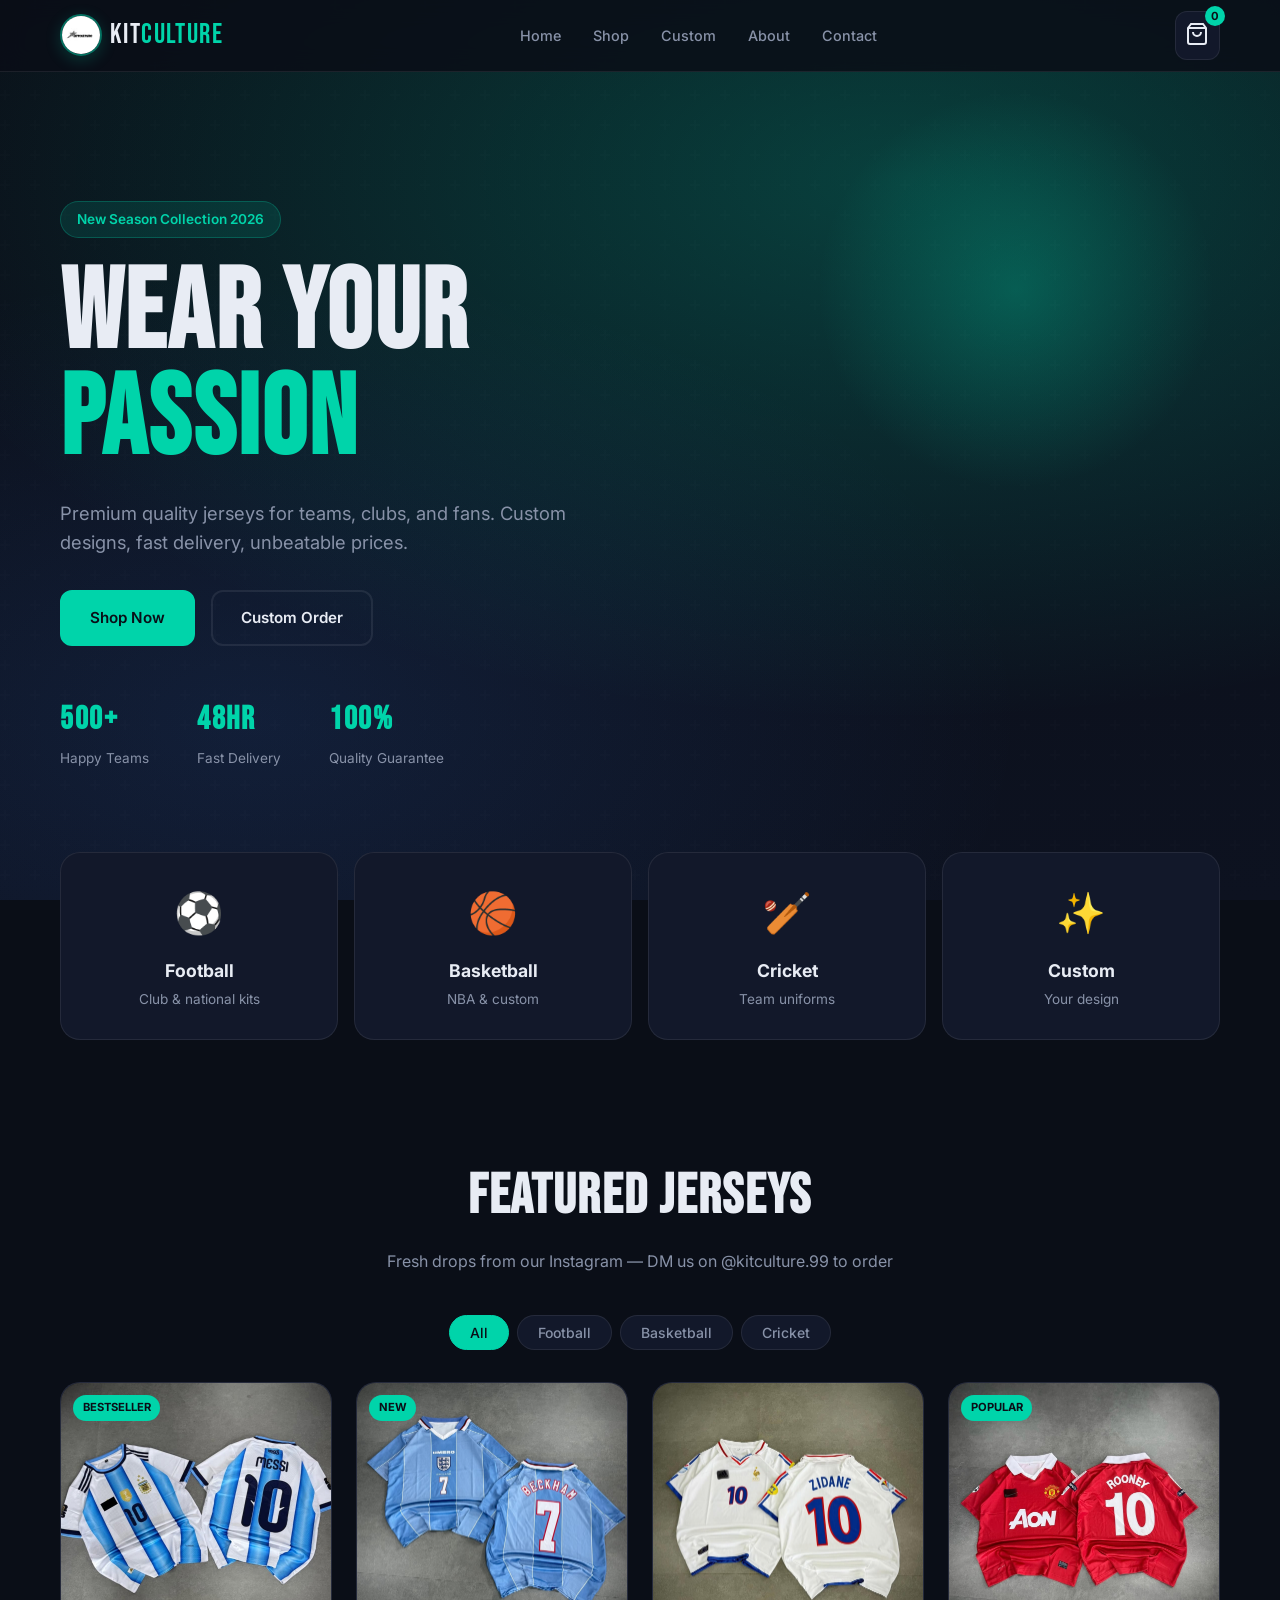
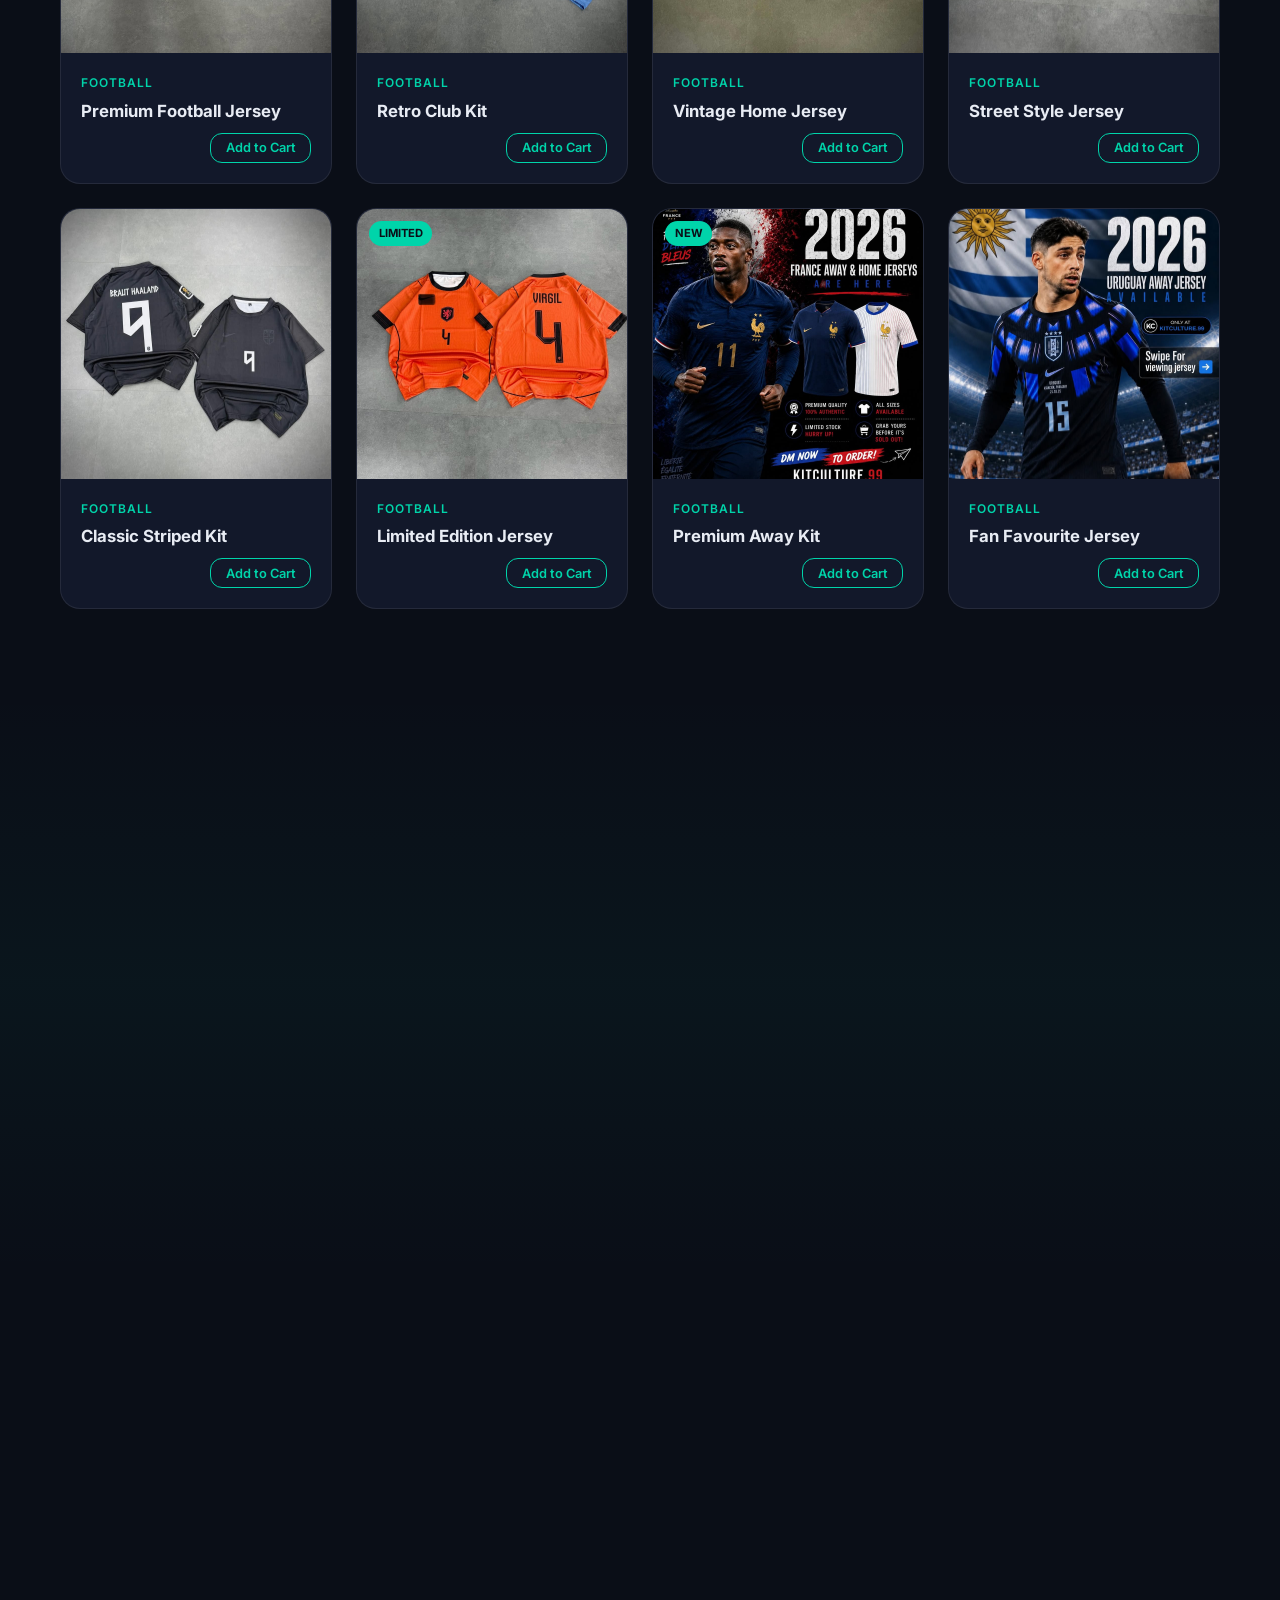
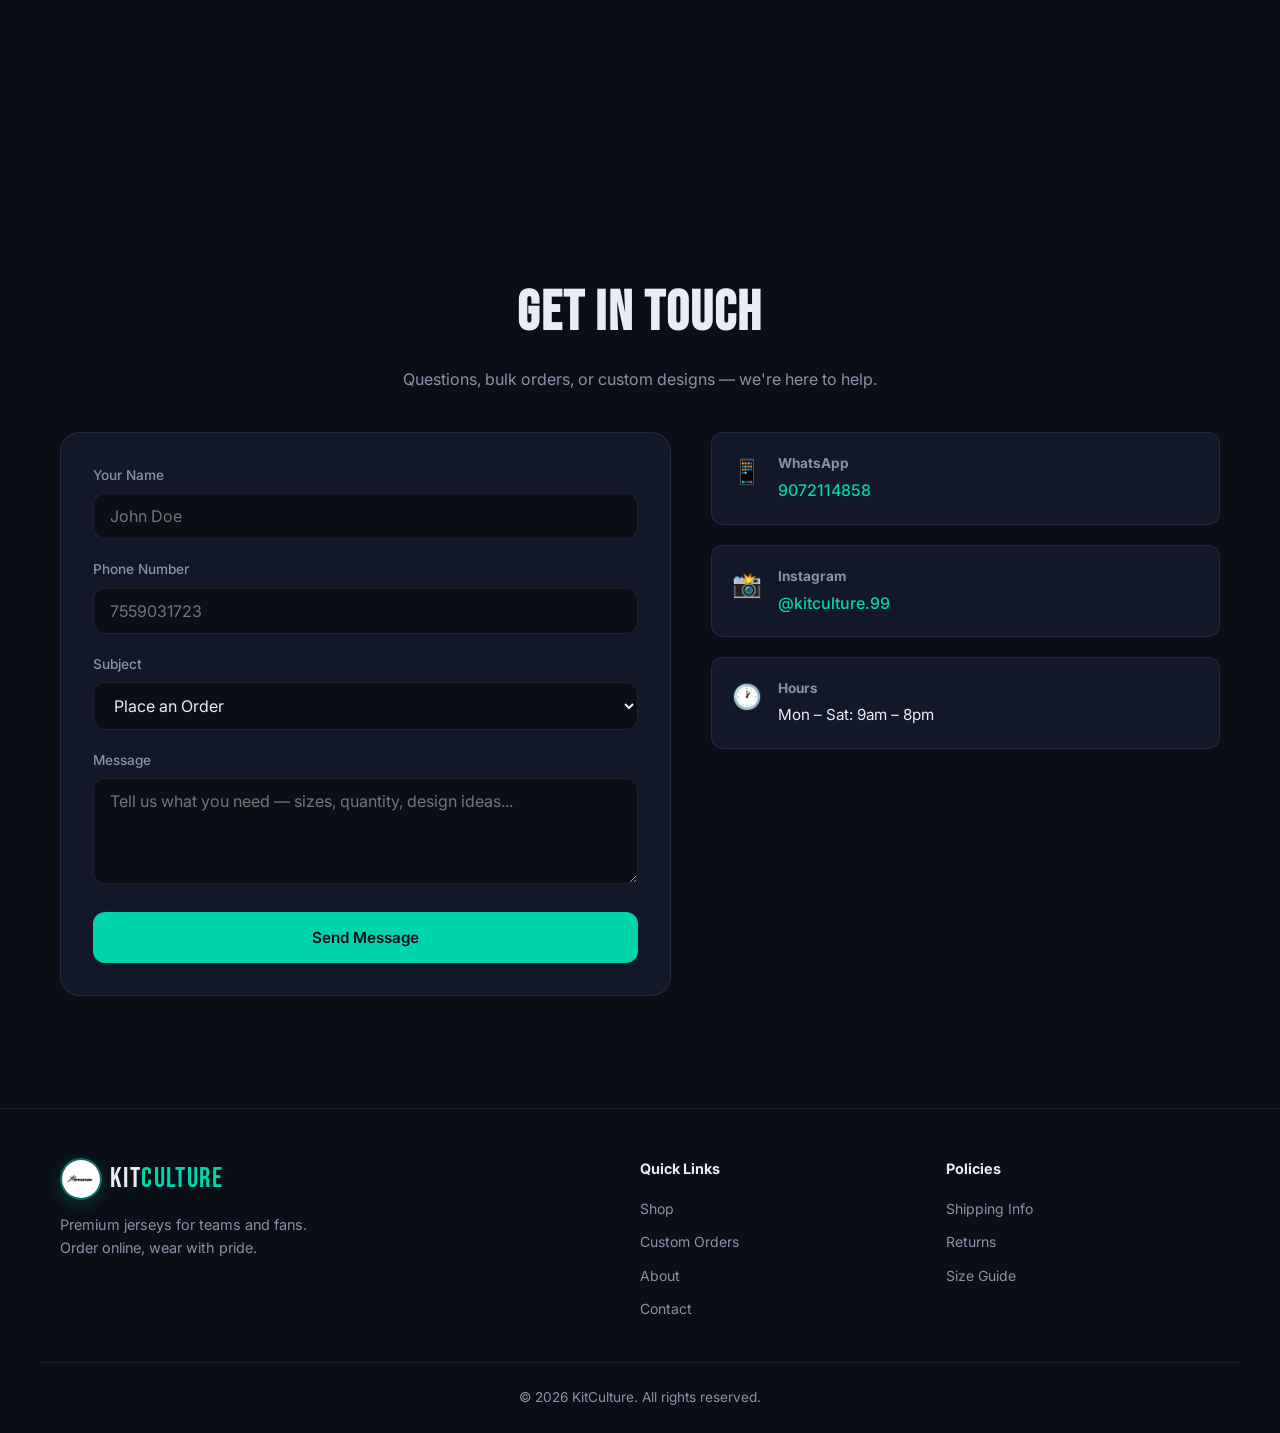
==== website/index.html @ f46f2eda "Add files via upload" ====
<!DOCTYPE html>
<html lang="en">
<head>
  <meta charset="UTF-8">
  <meta name="viewport" content="width=device-width, initial-scale=1.0">
  <meta name="description" content="Premium custom jerseys for teams, clubs, and fans. Order online with fast delivery.">
  <title>KitCulture — Premium Jerseys Online</title>
  <link rel="preconnect" href="https://fonts.googleapis.com">
  <link rel="preconnect" href="https://fonts.gstatic.com" crossorigin>
  <link href="https://fonts.googleapis.com/css2?family=Bebas+Neue&family=Inter:wght@400;500;600;700&display=swap" rel="stylesheet">
  <link rel="stylesheet" href="styles.css">
</head>
<body>
  
  <!-- Navigation -->
  <header class="header" id="header">
    <nav class="nav container">
      <a href="#" class="logo">
        <img src="images/profile-logo.jpg" alt="KitCulture" class="logo-img" width="42" height="42">
        <span class="logo-text">Kit<span class="accent">Culture</span></span>
      </a>
      <button class="nav-toggle" id="navToggle" aria-label="Open menu">
        <span></span>
        <span></span>
        <span></span>
      </button>
      <ul class="nav-links" id="navLinks">
        <li><a href="#home">Home</a></li>
        <li><a href="#shop">Shop</a></li>
        <li><a href="#custom">Custom</a></li>
        <li><a href="#about">About</a></li>
        <li><a href="#contact">Contact</a></li>
      </ul>
      <button class="cart-btn" id="cartBtn" aria-label="Open cart">
        <svg width="24" height="24" viewBox="0 0 24 24" fill="none" stroke="currentColor" stroke-width="2">
          <path d="M6 2L3 6v14a2 2 0 002 2h14a2 2 0 002-2V6l-3-4z"/>
          <line x1="3" y1="6" x2="21" y2="6"/>
          <path d="M16 10a4 4 0 01-8 0"/>
        </svg>
        <span class="cart-count" id="cartCount">0</span>
      </button>
    </nav>
  </header>

  <!-- Hero -->
  <section class="hero" id="home">
    <div class="hero-bg"></div>
    <div class="hero-content container">
      <p class="hero-tag">New Season Collection 2026</p>
      <h1>Wear Your<br><span class="accent">Passion</span></h1>
      <p class="hero-desc">Premium quality jerseys for teams, clubs, and fans. Custom designs, fast delivery, unbeatable prices.</p>
      <div class="hero-actions">
        <a href="#shop" class="btn btn-primary">Shop Now</a>
        <a href="#custom" class="btn btn-outline">Custom Order</a>
      </div>
      <div class="hero-stats">
        <div class="stat">
          <strong>500+</strong>
          <span>Happy Teams</span>
        </div>
        <div class="stat">
          <strong>48hr</strong>
          <span>Fast Delivery</span>
        </div>
        <div class="stat">
          <strong>100%</strong>
          <span>Quality Guarantee</span>
        </div>
      </div>
    </div>
  </section>

  <!-- Categories -->
  <section class="categories container">
    <a href="#shop" class="category-card reveal reveal-delay-1" data-filter="football">
      <div class="category-icon">⚽</div>
      <h3>Football</h3>
      <p>Club & national kits</p>
    </a>
    <a href="#shop" class="category-card reveal reveal-delay-2" data-filter="basketball">
      <div class="category-icon">🏀</div>
      <h3>Basketball</h3>
      <p>NBA & custom</p>
    </a>
    <a href="#shop" class="category-card reveal reveal-delay-3" data-filter="cricket">
      <div class="category-icon">🏏</div>
      <h3>Cricket</h3>
      <p>Team uniforms</p>
    </a>
    <a href="#shop" class="category-card reveal reveal-delay-4" data-filter="custom">
      <div class="category-icon">✨</div>
      <h3>Custom</h3>
      <p>Your design</p>
    </a>
  </section>

  <!-- Shop -->
  <section class="shop section" id="shop">
    <div class="container">
      <div class="section-header reveal">
        <h2>Featured Jerseys</h2>
        <p>Fresh drops from our Instagram — DM us on @kitculture.99 to order</p>
      </div>
      <div class="filter-bar reveal reveal-delay-1">
        <button class="filter-btn active" data-filter="all">All</button>
        <button class="filter-btn" data-filter="football">Football</button>
        <button class="filter-btn" data-filter="basketball">Basketball</button>
        <button class="filter-btn" data-filter="cricket">Cricket</button>
      </div>
      <div class="product-grid" id="productGrid">
        <!-- Products injected by JS -->
      </div>
    </div>
  </section>

  <!-- Custom Order -->
  <section class="custom section" id="custom">
    <div class="container custom-grid">
      <div class="custom-content reveal">
        <h2>Need a Custom Jersey?</h2>
        <p>We design and print jerseys for your entire team. Send us your logo, colors, and player names — we'll handle the rest.</p>
        <ul class="custom-features">
          <li>
            <svg width="20" height="20" viewBox="0 0 24 24" fill="none" stroke="currentColor" stroke-width="2"><polyline points="20 6 9 17 4 12"/></svg>
            Any sport, any design
          </li>
          <li>
            <svg width="20" height="20" viewBox="0 0 24 24" fill="none" stroke="currentColor" stroke-width="2"><polyline points="20 6 9 17 4 12"/></svg>
            Bulk team discounts
          </li>
          <li>
            <svg width="20" height="20" viewBox="0 0 24 24" fill="none" stroke="currentColor" stroke-width="2"><polyline points="20 6 9 17 4 12"/></svg>
            Free design mockup
          </li>
          <li>
            <svg width="20" height="20" viewBox="0 0 24 24" fill="none" stroke="currentColor" stroke-width="2"><polyline points="20 6 9 17 4 12"/></svg>
            7–10 day turnaround
          </li>
        </ul>
        <a href="#contact" class="btn btn-primary">Get a Quote</a>
      </div>
      <div class="custom-visual reveal reveal-delay-2">
        <div class="jersey-preview">
          <div class="jersey-shirt">
            <span class="jersey-number">10</span>
            <span class="jersey-name">YOUR NAME</span>
          </div>
        </div>
      </div>
    </div>
  </section>

  <!-- About -->
  <section class="about section" id="about">
    <div class="container">
      <div class="about-grid">
        <div class="about-text reveal">
          <h2>About Us</h2>
          <p>We started with a simple idea: every team deserves quality jerseys at fair prices. Today we serve clubs, schools, and fans across the country with premium fabrics, sharp prints, and reliable service.</p>
          <p>Whether you need 10 jerseys for a local club or 200 for a tournament, we deliver on time — every time.</p>
        </div>
        <div class="about-cards">
          <div class="about-card reveal reveal-delay-1">
            <div class="about-card-icon">🏆</div>
            <h4>Premium Quality</h4>
            <p>Breathable, durable fabrics built for match day.</p>
          </div>
          <div class="about-card reveal reveal-delay-2">
            <div class="about-card-icon">🚚</div>
            <h4>Fast Shipping</h4>
            <p>Standard and express delivery options available.</p>
          </div>
          <div class="about-card reveal reveal-delay-3">
            <div class="about-card-icon">💬</div>
            <h4>Easy Ordering</h4>
            <p>Order via WhatsApp, DM, or our contact form.</p>
          </div>
          <div class="about-card reveal reveal-delay-4">
            <div class="about-card-icon">🔄</div>
            <h4>Easy Returns</h4>
            <p>Wrong size? We'll swap it — no hassle.</p>
          </div>
        </div>
      </div>
    </div>
  </section>

  <!-- Contact -->
  <section class="contact section" id="contact">
    <div class="container">
      <div class="section-header reveal">
        <h2>Get in Touch</h2>
        <p>Questions, bulk orders, or custom designs — we're here to help.</p>
      </div>
      <div class="contact-grid">
        <form class="contact-form reveal reveal-delay-1" id="contactForm">
          <div class="form-group">
            <label for="name">Your Name</label>
            <input type="text" id="name" name="name" required placeholder="John Doe">
          </div>
          <div class="form-group">
            <label for="phone">Phone Number</label>
            <input type="tel" id="phone" name="phone" required placeholder="7559031723">
          </div>
          <div class="form-group">
            <label for="subject">Subject</label>
            <select id="subject" name="subject">
              <option value="order">Place an Order</option>
              <option value="custom">Custom Team Jerseys</option>
              <option value="bulk">Bulk / Wholesale</option>
              <option value="other">Other</option>
            </select>
          </div>
          <div class="form-group">
            <label for="message">Message</label>
            <textarea id="message" name="message" rows="4" required placeholder="Tell us what you need — sizes, quantity, design ideas..."></textarea>
          </div>
          <button type="submit" class="btn btn-primary btn-full">Send Message</button>
        </form>
        <div class="contact-info">
          <div class="contact-item reveal reveal-delay-2">
            <div class="contact-item-icon">📱</div>
            <div>
              <h4>WhatsApp</h4>
              <a href="https://wa.me/919072114858" target="_blank" rel="noopener">9072114858</a>
            </div>
          </div>
          <div class="contact-item reveal reveal-delay-3">
            <div class="contact-item-icon">📸</div>
            <div>
              <h4>Instagram</h4>
              <a href="https://instagram.com/kitculture.99" target="_blank" rel="noopener">@kitculture.99</a>
            </div>
          </div>
          <div class="contact-item reveal reveal-delay-4">
            <div class="contact-item-icon">🕐</div>
            <div>
              <h4>Hours</h4>
              <p>Mon – Sat: 9am – 8pm</p>
            </div>
          </div>
        </div>
      </div>
    </div>
  </section>

  <!-- Footer -->
  <footer class="footer">
    <div class="container footer-grid">
      <div class="footer-brand">
        <a href="#" class="logo">
          <img src="images/profile-logo.jpg" alt="KitCulture" class="logo-img" width="42" height="42">
          <span class="logo-text">Kit<span class="accent">Culture</span></span>
        </a>
        <p>Premium jerseys for teams and fans. Order online, wear with pride.</p>
      </div>
      <div class="footer-links">
        <h4>Quick Links</h4>
        <ul>
          <li><a href="#shop">Shop</a></li>
          <li><a href="#custom">Custom Orders</a></li>
          <li><a href="#about">About</a></li>
          <li><a href="#contact">Contact</a></li>
        </ul>
      </div>
      <div class="footer-links">
        <h4>Policies</h4>
        <ul>
          <li><a href="#">Shipping Info</a></li>
          <li><a href="#">Returns</a></li>
          <li><a href="#">Size Guide</a></li>
        </ul>
      </div>
    </div>
    <div class="footer-bottom container">
      <p>&copy; 2026 KitCulture. All rights reserved.</p>
    </div>
  </footer>

  <!-- Cart Sidebar -->
  <div class="cart-overlay" id="cartOverlay"></div>
  <aside class="cart-sidebar" id="cartSidebar">
    <div class="cart-header">
      <h3>Your Cart</h3>
      <button class="cart-close" id="cartClose" aria-label="Close cart">&times;</button>
    </div>
    <div class="cart-items" id="cartItems">
      <p class="cart-empty">Your cart is empty</p>
    </div>
    <div class="cart-footer">
      <button class="btn btn-primary btn-full" id="checkoutBtn">Checkout via WhatsApp</button>
    </div>
  </aside>

  <!-- Product Modal -->
  <div class="modal-overlay" id="modalOverlay"></div>
  <div class="modal" id="productModal">
    <button class="modal-close" id="modalClose" aria-label="Close">&times;</button>
    <div class="modal-body" id="modalBody"></div>
  </div>

  <!-- Toast -->
  <div class="toast" id="toast"></div>

  <script src="app.js"></script>
</body>
</html>
---- website/styles.css ----
/* ===== Variables ===== */
:root {
  --bg-dark: #0a0e17;
  --bg-card: #12182a;
  --bg-card-hover: #1a2238;
  --accent: #00d4aa;
  --accent-dark: #00b894;
  --accent-glow: rgba(0, 212, 170, 0.25);
  --text: #e8ecf4;
  --text-muted: #8892a8;
  --border: rgba(255, 255, 255, 0.08);
  --radius: 12px;
  --radius-lg: 20px;
  --font-display: 'Bebas Neue', sans-serif;
  --font-body: 'Inter', system-ui, sans-serif;
  --header-height: 72px;
  --transition: 0.25s ease;
  --ease-out: cubic-bezier(0.22, 1, 0.36, 1);
  --ease-spring: cubic-bezier(0.34, 1.56, 0.64, 1);
}

/* ===== Animations ===== */
@keyframes fadeUp {
  from {
    opacity: 0;
    transform: translateY(28px);
  }
  to {
    opacity: 1;
    transform: translateY(0);
  }
}

@keyframes fadeIn {
  from { opacity: 0; }
  to { opacity: 1; }
}

@keyframes scaleIn {
  from {
    opacity: 0;
    transform: scale(0.92);
  }
  to {
    opacity: 1;
    transform: scale(1);
  }
}

@keyframes float {
  0%, 100% { transform: translateY(0); }
  50% { transform: translateY(-10px); }
}

@keyframes pulseGlow {
  0%, 100% { opacity: 0.6; transform: scale(1); }
  50% { opacity: 1; transform: scale(1.05); }
}

@keyframes shimmer {
  0% { background-position: -200% center; }
  100% { background-position: 200% center; }
}

@keyframes pop {
  0% { transform: scale(1); }
  40% { transform: scale(1.35); }
  100% { transform: scale(1); }
}

@keyframes slideDown {
  from {
    opacity: 0;
    transform: translateY(-12px);
  }
  to {
    opacity: 1;
    transform: translateY(0);
  }
}

@keyframes jerseyFloat {
  0%, 100% { transform: rotateY(-8deg) translateY(0); }
  50% { transform: rotateY(-8deg) translateY(-12px); }
}

.reveal {
  opacity: 0;
  transform: translateY(32px);
  transition: opacity 0.7s var(--ease-out), transform 0.7s var(--ease-out);
}

.reveal.visible {
  opacity: 1;
  transform: translateY(0);
}

.reveal-delay-1 { transition-delay: 0.1s; }
.reveal-delay-2 { transition-delay: 0.2s; }
.reveal-delay-3 { transition-delay: 0.3s; }
.reveal-delay-4 { transition-delay: 0.4s; }

.hero-content > * {
  opacity: 0;
  animation: fadeUp 0.8s var(--ease-out) forwards;
}

.hero-tag { animation-delay: 0.1s; }
.hero h1 { animation-delay: 0.2s; }
.hero-desc { animation-delay: 0.35s; }
.hero-actions { animation-delay: 0.5s; }
.hero-stats { animation-delay: 0.65s; }

.hero-stats .stat {
  opacity: 0;
  animation: fadeUp 0.6s var(--ease-out) forwards;
}

.hero-stats .stat:nth-child(1) { animation-delay: 0.75s; }
.hero-stats .stat:nth-child(2) { animation-delay: 0.85s; }
.hero-stats .stat:nth-child(3) { animation-delay: 0.95s; }

.hero-bg::before {
  content: '';
  position: absolute;
  width: 400px;
  height: 400px;
  top: 10%;
  right: 5%;
  background: radial-gradient(circle, var(--accent-glow) 0%, transparent 70%);
  border-radius: 50%;
  animation: pulseGlow 6s ease-in-out infinite;
  pointer-events: none;
}


.header {
  transition: background 0.3s ease, box-shadow 0.3s ease, height 0.3s ease;
}

.header.scrolled {
  background: rgba(10, 14, 23, 0.95);
  box-shadow: 0 8px 32px rgba(0, 0, 0, 0.35);
}

.nav-links a {
  position: relative;
}

.nav-links a::after {
  content: '';
  position: absolute;
  bottom: -4px;
  left: 0;
  width: 0;
  height: 2px;
  background: var(--accent);
  transition: width 0.3s var(--ease-out);
}

.nav-links a:hover::after {
  width: 100%;
}

.nav-toggle.active span:nth-child(1) {
  transform: translateY(7px) rotate(45deg);
}

.nav-toggle.active span:nth-child(2) {
  opacity: 0;
  transform: scaleX(0);
}

.nav-toggle.active span:nth-child(3) {
  transform: translateY(-7px) rotate(-45deg);
}

.category-icon {
  transition: transform 0.4s var(--ease-spring);
}

.category-card:hover .category-icon {
  transform: scale(1.15) rotate(-8deg);
}

.filter-btn {
  transition: transform 0.2s ease, background 0.25s ease, color 0.25s ease;
}

.filter-btn:active {
  transform: scale(0.95);
}

.jersey-shirt {
  animation: jerseyFloat 4s ease-in-out infinite;
}

.about-card {
  transition: transform 0.3s var(--ease-out), border-color 0.25s ease;
}

.about-card:hover {
  transform: translateY(-4px);
  border-color: rgba(0, 212, 170, 0.3);
}

.about-card-icon {
  display: inline-block;
  transition: transform 0.35s var(--ease-spring);
}

.about-card:hover .about-card-icon {
  transform: scale(1.2);
}

.contact-item {
  transition: transform 0.3s var(--ease-out), border-color 0.25s ease;
}

.contact-item:hover {
  transform: translateX(6px);
  border-color: rgba(0, 212, 170, 0.25);
}

.cart-count.pop {
  animation: pop 0.45s var(--ease-spring);
}

.cart-sidebar {
  transition: transform 0.4s var(--ease-out);
}

.cart-overlay {
  transition: opacity 0.35s ease, visibility 0.35s ease;
}

.btn-primary {
  position: relative;
  overflow: hidden;
}

.btn-primary::after {
  content: '';
  position: absolute;
  inset: 0;
  background: linear-gradient(
    105deg,
    transparent 40%,
    rgba(255, 255, 255, 0.2) 50%,
    transparent 60%
  );
  background-size: 200% 100%;
  opacity: 0;
  transition: opacity 0.3s ease;
}

.btn-primary:hover::after {
  opacity: 1;
  animation: shimmer 1.2s ease;
}

.toast.show {
  animation: slideDown 0.4s var(--ease-out);
}

@media (prefers-reduced-motion: reduce) {
  *, *::before, *::after {
    animation-duration: 0.01ms !important;
    animation-iteration-count: 1 !important;
    transition-duration: 0.01ms !important;
  }

  .reveal {
    opacity: 1;
    transform: none;
  }
}

/* ===== Reset ===== */
*, *::before, *::after {
  box-sizing: border-box;
  margin: 0;
  padding: 0;
}

html {
  scroll-behavior: smooth;
}

body {
  font-family: var(--font-body);
  background: var(--bg-dark);
  color: var(--text);
  line-height: 1.6;
  overflow-x: hidden;
}

a {
  color: inherit;
  text-decoration: none;
}

img {
  max-width: 100%;
  display: block;
}

ul {
  list-style: none;
}

button, input, select, textarea {
  font-family: inherit;
  font-size: inherit;
}

.container {
  width: 100%;
  max-width: 1200px;
  margin: 0 auto;
  padding: 0 1.25rem;
}

.section {
  padding: 5rem 0;
}

.accent {
  color: var(--accent);
}

/* ===== Buttons ===== */
.btn {
  display: inline-flex;
  align-items: center;
  justify-content: center;
  gap: 0.5rem;
  padding: 0.875rem 1.75rem;
  border-radius: var(--radius);
  font-weight: 600;
  font-size: 0.95rem;
  border: 2px solid transparent;
  cursor: pointer;
  transition: var(--transition);
}

.btn-primary {
  background: var(--accent);
  color: var(--bg-dark);
  border-color: var(--accent);
}

.btn-primary:hover {
  background: var(--accent-dark);
  border-color: var(--accent-dark);
  transform: translateY(-2px);
  box-shadow: 0 8px 24px var(--accent-glow);
}

.btn-outline {
  background: transparent;
  color: var(--text);
  border-color: var(--border);
}

.btn-outline:hover {
  border-color: var(--accent);
  color: var(--accent);
}

.btn-full {
  width: 100%;
}

/* ===== Header ===== */
.header {
  position: fixed;
  top: 0;
  left: 0;
  right: 0;
  z-index: 1000;
  background: rgba(10, 14, 23, 0.85);
  backdrop-filter: blur(12px);
  border-bottom: 1px solid var(--border);
  height: var(--header-height);
}

.nav {
  display: flex;
  align-items: center;
  justify-content: space-between;
  height: 100%;
}

.logo {
  display: flex;
  align-items: center;
  gap: 0.5rem;
  font-family: var(--font-display);
  font-size: 1.75rem;
  letter-spacing: 0.05em;
}

.logo-img {
  width: 42px;
  height: 42px;
  border-radius: 50%;
  object-fit: cover;
  border: 2px solid rgba(0, 212, 170, 0.5);
  flex-shrink: 0;
  display: block;
  animation: float 3s ease-in-out infinite;
  box-shadow: 0 4px 16px rgba(0, 212, 170, 0.2);
}

.nav-links {
  display: flex;
  gap: 2rem;
}

.nav-links a {
  font-size: 0.9rem;
  font-weight: 500;
  color: var(--text-muted);
  transition: var(--transition);
}

.nav-links a:hover {
  color: var(--accent);
}

.cart-btn {
  position: relative;
  background: var(--bg-card);
  border: 1px solid var(--border);
  border-radius: var(--radius);
  padding: 0.6rem;
  color: var(--text);
  cursor: pointer;
  transition: var(--transition);
}

.cart-btn:hover {
  border-color: var(--accent);
  color: var(--accent);
}

.cart-count {
  position: absolute;
  top: -6px;
  right: -6px;
  background: var(--accent);
  color: var(--bg-dark);
  font-size: 0.7rem;
  font-weight: 700;
  width: 20px;
  height: 20px;
  border-radius: 50%;
  display: flex;
  align-items: center;
  justify-content: center;
}

.nav-toggle {
  display: none;
  flex-direction: column;
  gap: 5px;
  background: none;
  border: none;
  cursor: pointer;
  padding: 0.5rem;
}

.nav-toggle span {
  display: block;
  width: 24px;
  height: 2px;
  background: var(--text);
  transition: var(--transition);
}

/* ===== Hero ===== */
.hero {
  position: relative;
  min-height: 100vh;
  display: flex;
  align-items: center;
  padding-top: var(--header-height);
  overflow: hidden;
}

.hero-bg {
  position: absolute;
  inset: 0;
  background:
    radial-gradient(ellipse 80% 60% at 70% 20%, var(--accent-glow), transparent),
    radial-gradient(ellipse 60% 50% at 20% 80%, rgba(59, 130, 246, 0.12), transparent),
    linear-gradient(180deg, var(--bg-dark) 0%, #0d1220 100%);
}

.hero-bg::after {
  content: '';
  position: absolute;
  inset: 0;
  background: url("data:image/svg+xml,%3Csvg width='60' height='60' viewBox='0 0 60 60' xmlns='http://www.w3.org/2000/svg'%3E%3Cg fill='none' fill-rule='evenodd'%3E%3Cg fill='%23ffffff' fill-opacity='0.02'%3E%3Cpath d='M36 34v-4h-2v4h-4v2h4v4h2v-4h4v-2h-4zm0-30V0h-2v4h-4v2h4v4h2V6h4V4h-4zM6 34v-4H4v4H0v2h4v4h2v-4h4v-2H6zM6 4V0H4v4H0v2h4v4h2V6h4V4H6z'/%3E%3C/g%3E%3C/g%3E%3C/svg%3E");
  opacity: 0.5;
}

.hero-content {
  position: relative;
  z-index: 1;
  padding: 4rem 1.25rem;
}

.hero-tag {
  display: inline-block;
  background: rgba(0, 212, 170, 0.12);
  color: var(--accent);
  padding: 0.4rem 1rem;
  border-radius: 50px;
  font-size: 0.85rem;
  font-weight: 600;
  margin-bottom: 1.5rem;
  border: 1px solid rgba(0, 212, 170, 0.25);
}

.hero h1 {
  font-family: var(--font-display);
  font-size: clamp(3.5rem, 10vw, 7rem);
  line-height: 0.95;
  letter-spacing: 0.02em;
  margin-bottom: 1.5rem;
}

.hero-desc {
  font-size: 1.15rem;
  color: var(--text-muted);
  max-width: 520px;
  margin-bottom: 2rem;
}

.hero-actions {
  display: flex;
  gap: 1rem;
  flex-wrap: wrap;
  margin-bottom: 3rem;
}

.hero-stats {
  display: flex;
  gap: 3rem;
  flex-wrap: wrap;
}

.stat strong {
  display: block;
  font-family: var(--font-display);
  font-size: 2rem;
  color: var(--accent);
  letter-spacing: 0.05em;
}

.stat span {
  font-size: 0.85rem;
  color: var(--text-muted);
}

/* ===== Categories ===== */
.categories {
  display: grid;
  grid-template-columns: repeat(4, 1fr);
  gap: 1rem;
  margin-top: -3rem;
  position: relative;
  z-index: 2;
  padding-bottom: 2rem;
}

.category-card {
  background: var(--bg-card);
  border: 1px solid var(--border);
  border-radius: var(--radius-lg);
  padding: 1.75rem 1.25rem;
  text-align: center;
  transition: transform 0.35s var(--ease-out), border-color 0.25s ease, box-shadow 0.35s ease, background 0.25s ease;
}

.category-card:hover {
  background: var(--bg-card-hover);
  border-color: var(--accent);
  transform: translateY(-8px) scale(1.02);
  box-shadow: 0 16px 40px rgba(0, 212, 170, 0.12);
}

.category-icon {
  font-size: 2.5rem;
  margin-bottom: 0.75rem;
}

.category-card h3 {
  font-size: 1.1rem;
  margin-bottom: 0.25rem;
}

.category-card p {
  font-size: 0.85rem;
  color: var(--text-muted);
}

/* ===== Section Header ===== */
.section-header {
  text-align: center;
  margin-bottom: 2.5rem;
}

.section-header h2 {
  font-family: var(--font-display);
  font-size: clamp(2.5rem, 5vw, 3.5rem);
  letter-spacing: 0.03em;
  margin-bottom: 0.5rem;
}

.section-header p {
  color: var(--text-muted);
}

/* ===== Filter Bar ===== */
.filter-bar {
  display: flex;
  justify-content: center;
  gap: 0.5rem;
  flex-wrap: wrap;
  margin-bottom: 2rem;
}

.filter-btn {
  background: var(--bg-card);
  border: 1px solid var(--border);
  color: var(--text-muted);
  padding: 0.5rem 1.25rem;
  border-radius: 50px;
  cursor: pointer;
  font-weight: 500;
  font-size: 0.875rem;
  transition: var(--transition);
}

.filter-btn:hover,
.filter-btn.active {
  background: var(--accent);
  color: var(--bg-dark);
  border-color: var(--accent);
}

/* ===== Product Grid ===== */
.product-grid {
  display: grid;
  grid-template-columns: repeat(auto-fill, minmax(260px, 1fr));
  gap: 1.5rem;
}

.product-card {
  background: var(--bg-card);
  border: 1px solid var(--border);
  border-radius: var(--radius-lg);
  overflow: hidden;
  transition: transform 0.35s var(--ease-out), border-color 0.25s ease, box-shadow 0.35s ease;
  cursor: pointer;
  animation: fadeUp 0.5s var(--ease-out) backwards;
}

.product-card:hover {
  border-color: rgba(0, 212, 170, 0.3);
  transform: translateY(-6px);
  box-shadow: 0 12px 40px rgba(0, 0, 0, 0.3);
}

.product-card .product-photo {
  transition: transform 0.5s var(--ease-out);
}

.product-card:hover .product-photo {
  transform: scale(1.08);
}

.product-image {
  aspect-ratio: 1;
  display: flex;
  align-items: center;
  justify-content: center;
  position: relative;
  overflow: hidden;
  background: var(--bg-dark);
}

.product-photo,
.modal-photo,
.cart-photo {
  width: 100%;
  height: 100%;
  object-fit: cover;
  display: block;
}

.cart-item-image {
  width: 50px;
  height: 50px;
  flex-shrink: 0;
  border-radius: var(--radius);
  overflow: hidden;
  background: var(--bg-dark);
}

.modal-image {
  width: 100%;
  max-height: 320px;
  border-radius: var(--radius);
  overflow: hidden;
  margin-bottom: 1rem;
  background: var(--bg-dark);
}

.modal-image .modal-photo {
  max-height: 320px;
}

.product-image.football { background: linear-gradient(135deg, #1a3a2a 0%, #0d2818 100%); }
.product-image.basketball { background: linear-gradient(135deg, #3a1a1a 0%, #28100d 100%); }
.product-image.cricket { background: linear-gradient(135deg, #1a2a3a 0%, #0d1828 100%); }

.product-badge {
  position: absolute;
  top: 0.75rem;
  left: 0.75rem;
  background: var(--accent);
  color: var(--bg-dark);
  font-size: 0.7rem;
  font-weight: 700;
  padding: 0.25rem 0.6rem;
  border-radius: 50px;
  text-transform: uppercase;
}

.product-info {
  padding: 1.25rem;
}

.product-category {
  font-size: 0.75rem;
  color: var(--accent);
  text-transform: uppercase;
  letter-spacing: 0.08em;
  font-weight: 600;
  margin-bottom: 0.35rem;
}

.product-info h3 {
  font-size: 1.05rem;
  margin-bottom: 0.5rem;
}

.product-footer {
  display: flex;
  align-items: center;
  justify-content: flex-end;
  margin-top: 0.5rem;
}

.product-price {
  font-size: 1.25rem;
  font-weight: 700;
  color: var(--accent);
}

.add-btn {
  background: transparent;
  border: 1px solid var(--accent);
  color: var(--accent);
  padding: 0.4rem 0.9rem;
  border-radius: var(--radius);
  font-size: 0.8rem;
  font-weight: 600;
  cursor: pointer;
  transition: var(--transition);
}

.add-btn:hover {
  background: var(--accent);
  color: var(--bg-dark);
}

/* ===== Custom Section ===== */
.custom {
  background: linear-gradient(180deg, transparent, rgba(0, 212, 170, 0.04), transparent);
}

.custom-grid {
  display: grid;
  grid-template-columns: 1fr 1fr;
  gap: 3rem;
  align-items: center;
}

.custom-content h2 {
  font-family: var(--font-display);
  font-size: clamp(2.5rem, 4vw, 3.5rem);
  letter-spacing: 0.03em;
  margin-bottom: 1rem;
}

.custom-content > p {
  color: var(--text-muted);
  margin-bottom: 1.5rem;
}

.custom-features {
  margin-bottom: 2rem;
}

.custom-features li {
  display: flex;
  align-items: center;
  gap: 0.75rem;
  padding: 0.5rem 0;
  color: var(--text-muted);
}

.custom-features svg {
  color: var(--accent);
  flex-shrink: 0;
}

.custom-visual {
  display: flex;
  justify-content: center;
}

.jersey-preview {
  perspective: 800px;
}

.jersey-shirt {
  width: 220px;
  height: 280px;
  background: linear-gradient(160deg, #1e3a5f 0%, #0f2744 50%, #1e3a5f 100%);
  border-radius: 20px 20px 8px 8px;
  position: relative;
  display: flex;
  flex-direction: column;
  align-items: center;
  justify-content: center;
  box-shadow: 0 20px 60px rgba(0, 0, 0, 0.4);
  transform: rotateY(-8deg);
  border: 2px solid rgba(255, 255, 255, 0.1);
}

.jersey-shirt::before {
  content: '';
  position: absolute;
  top: 0;
  left: 50%;
  transform: translateX(-50%);
  width: 60px;
  height: 30px;
  background: var(--bg-dark);
  border-radius: 0 0 30px 30px;
}

.jersey-number {
  font-family: var(--font-display);
  font-size: 4rem;
  color: white;
  letter-spacing: 0.05em;
}

.jersey-name {
  font-size: 0.75rem;
  font-weight: 700;
  color: white;
  letter-spacing: 0.15em;
  margin-top: 0.5rem;
}

/* ===== About ===== */
.about-grid {
  display: grid;
  grid-template-columns: 1fr 1fr;
  gap: 3rem;
  align-items: start;
}

.about-text h2 {
  font-family: var(--font-display);
  font-size: clamp(2.5rem, 4vw, 3.5rem);
  letter-spacing: 0.03em;
  margin-bottom: 1rem;
}

.about-text p {
  color: var(--text-muted);
  margin-bottom: 1rem;
}

.about-cards {
  display: grid;
  grid-template-columns: 1fr 1fr;
  gap: 1rem;
}

.about-card {
  background: var(--bg-card);
  border: 1px solid var(--border);
  border-radius: var(--radius);
  padding: 1.25rem;
}

.about-card-icon {
  font-size: 1.75rem;
  margin-bottom: 0.5rem;
}

.about-card h4 {
  font-size: 0.95rem;
  margin-bottom: 0.35rem;
}

.about-card p {
  font-size: 0.85rem;
  color: var(--text-muted);
}

/* ===== Contact ===== */
.contact-grid {
  display: grid;
  grid-template-columns: 1.2fr 1fr;
  gap: 2.5rem;
  align-items: start;
}

.contact-form {
  background: var(--bg-card);
  border: 1px solid var(--border);
  border-radius: var(--radius-lg);
  padding: 2rem;
}

.form-group {
  margin-bottom: 1.25rem;
}

.form-group label {
  display: block;
  font-size: 0.85rem;
  font-weight: 500;
  margin-bottom: 0.4rem;
  color: var(--text-muted);
}

.form-group input,
.form-group select,
.form-group textarea {
  width: 100%;
  background: var(--bg-dark);
  border: 1px solid var(--border);
  border-radius: var(--radius);
  padding: 0.75rem 1rem;
  color: var(--text);
  transition: var(--transition);
}

.form-group input:focus,
.form-group select:focus,
.form-group textarea:focus {
  outline: none;
  border-color: var(--accent);
}

.form-group textarea {
  resize: vertical;
  min-height: 100px;
}

.contact-info {
  display: flex;
  flex-direction: column;
  gap: 1.25rem;
}

.contact-item {
  display: flex;
  gap: 1rem;
  align-items: flex-start;
  background: var(--bg-card);
  border: 1px solid var(--border);
  border-radius: var(--radius);
  padding: 1.25rem;
}

.contact-item-icon {
  font-size: 1.5rem;
}

.contact-item h4 {
  font-size: 0.85rem;
  color: var(--text-muted);
  margin-bottom: 0.2rem;
}

.contact-item a {
  color: var(--accent);
  font-weight: 500;
}

.contact-item a:hover {
  text-decoration: underline;
}

.contact-item p {
  font-size: 0.95rem;
}

/* ===== Footer ===== */
.footer {
  border-top: 1px solid var(--border);
  padding: 3rem 0 1.5rem;
  margin-top: 2rem;
}

.footer-grid {
  display: grid;
  grid-template-columns: 2fr 1fr 1fr;
  gap: 2rem;
  margin-bottom: 2rem;
}

.footer-brand p {
  color: var(--text-muted);
  font-size: 0.9rem;
  margin-top: 0.75rem;
  max-width: 280px;
}

.footer-links h4 {
  font-size: 0.9rem;
  margin-bottom: 1rem;
}

.footer-links li {
  margin-bottom: 0.5rem;
}

.footer-links a {
  color: var(--text-muted);
  font-size: 0.875rem;
  transition: var(--transition);
}

.footer-links a:hover {
  color: var(--accent);
}

.footer-bottom {
  border-top: 1px solid var(--border);
  padding-top: 1.5rem;
  text-align: center;
}

.footer-bottom p {
  font-size: 0.85rem;
  color: var(--text-muted);
}

/* ===== Cart Sidebar ===== */
.cart-overlay,
.modal-overlay {
  position: fixed;
  inset: 0;
  background: rgba(0, 0, 0, 0.6);
  z-index: 2000;
  opacity: 0;
  visibility: hidden;
  transition: var(--transition);
}

.cart-overlay.active,
.modal-overlay.active {
  opacity: 1;
  visibility: visible;
}

.cart-sidebar {
  position: fixed;
  top: 0;
  right: 0;
  width: 100%;
  max-width: 400px;
  height: 100vh;
  background: var(--bg-card);
  border-left: 1px solid var(--border);
  z-index: 2001;
  display: flex;
  flex-direction: column;
  transform: translateX(100%);
  transition: transform 0.3s ease;
}

.cart-sidebar.active {
  transform: translateX(0);
}

.cart-header {
  display: flex;
  align-items: center;
  justify-content: space-between;
  padding: 1.25rem 1.5rem;
  border-bottom: 1px solid var(--border);
}

.cart-header h3 {
  font-size: 1.25rem;
}

.cart-close,
.modal-close {
  background: none;
  border: none;
  color: var(--text-muted);
  font-size: 1.75rem;
  cursor: pointer;
  line-height: 1;
  transition: var(--transition);
}

.cart-close:hover,
.modal-close:hover {
  color: var(--text);
}

.cart-items {
  flex: 1;
  overflow-y: auto;
  padding: 1rem 1.5rem;
}

.cart-empty {
  color: var(--text-muted);
  text-align: center;
  padding: 2rem 0;
}

.cart-item {
  display: flex;
  gap: 1rem;
  padding: 1rem 0;
  border-bottom: 1px solid var(--border);
}

.cart-item-details {
  flex: 1;
}

.cart-item-details h4 {
  font-size: 0.9rem;
  margin-bottom: 0.25rem;
}

.cart-item-details p {
  font-size: 0.8rem;
  color: var(--text-muted);
}

.cart-item-actions {
  display: flex;
  align-items: center;
  gap: 0.5rem;
  margin-top: 0.5rem;
}

.qty-btn {
  background: var(--bg-dark);
  border: 1px solid var(--border);
  color: var(--text);
  width: 28px;
  height: 28px;
  border-radius: 6px;
  cursor: pointer;
  font-size: 1rem;
  display: flex;
  align-items: center;
  justify-content: center;
}

.qty-btn:hover {
  border-color: var(--accent);
}

.cart-item-price {
  font-weight: 700;
  color: var(--accent);
  white-space: nowrap;
}

.cart-footer {
  padding: 1.25rem 1.5rem;
  border-top: 1px solid var(--border);
}

.cart-total {
  display: flex;
  justify-content: space-between;
  align-items: center;
  margin-bottom: 1rem;
  font-size: 1.1rem;
}

/* ===== Modal ===== */
.modal {
  position: fixed;
  top: 50%;
  left: 50%;
  transform: translate(-50%, -48%) scale(0.94);
  background: var(--bg-card);
  border: 1px solid var(--border);
  border-radius: var(--radius-lg);
  z-index: 2001;
  max-width: 500px;
  width: calc(100% - 2rem);
  opacity: 0;
  visibility: hidden;
  transition: opacity 0.35s ease, visibility 0.35s ease, transform 0.4s var(--ease-out);
}

.modal.active {
  opacity: 1;
  visibility: visible;
  transform: translate(-50%, -50%) scale(1);
}

.modal-close {
  position: absolute;
  top: 1rem;
  right: 1rem;
  z-index: 1;
}

.modal-body {
  padding: 2rem;
}

.modal-product {
  text-align: center;
}

.modal-product h2 {
  font-size: 1.5rem;
  margin-bottom: 0.5rem;
}

.modal-product .modal-price {
  font-size: 1.75rem;
  font-weight: 700;
  color: var(--accent);
  margin-bottom: 1rem;
}

.modal-product p {
  color: var(--text-muted);
  margin-bottom: 1.5rem;
  font-size: 0.95rem;
}

.size-selector {
  margin-bottom: 1.5rem;
}

.size-selector label {
  display: block;
  font-size: 0.85rem;
  font-weight: 500;
  margin-bottom: 0.5rem;
  color: var(--text-muted);
}

.size-options {
  display: flex;
  gap: 0.5rem;
  flex-wrap: wrap;
  justify-content: center;
}

.size-option {
  background: var(--bg-dark);
  border: 1px solid var(--border);
  color: var(--text);
  padding: 0.5rem 1rem;
  border-radius: var(--radius);
  cursor: pointer;
  font-weight: 500;
  transition: var(--transition);
}

.size-option:hover,
.size-option.selected {
  border-color: var(--accent);
  background: rgba(0, 212, 170, 0.1);
  color: var(--accent);
}

/* ===== Toast ===== */
.toast {
  position: fixed;
  bottom: 2rem;
  left: 50%;
  transform: translateX(-50%) translateY(100px);
  background: var(--bg-card);
  border: 1px solid var(--accent);
  color: var(--text);
  padding: 0.875rem 1.5rem;
  border-radius: var(--radius);
  z-index: 3000;
  font-weight: 500;
  font-size: 0.9rem;
  opacity: 0;
  transition: all 0.3s ease;
  box-shadow: 0 8px 32px rgba(0, 0, 0, 0.4);
}

.toast.show {
  opacity: 1;
  transform: translateX(-50%) translateY(0);
}

/* ===== Responsive ===== */
@media (max-width: 900px) {
  .categories {
    grid-template-columns: repeat(2, 1fr);
    margin-top: -2rem;
  }

  .custom-grid,
  .about-grid,
  .contact-grid,
  .footer-grid {
    grid-template-columns: 1fr;
  }

  .about-cards {
    grid-template-columns: 1fr 1fr;
  }
}

@media (max-width: 768px) {
  .nav-toggle {
    display: flex;
  }

  .nav-links {
    position: fixed;
    top: var(--header-height);
    left: 0;
    right: 0;
    background: var(--bg-dark);
    border-bottom: 1px solid var(--border);
    flex-direction: column;
    padding: 1.5rem;
    gap: 1rem;
    transform: translateY(-100%);
    opacity: 0;
    visibility: hidden;
    transition: var(--transition);
  }

  .nav-links.active {
    transform: translateY(0);
    opacity: 1;
    visibility: visible;
  }

  .hero-stats {
    gap: 1.5rem;
  }

  .about-cards {
    grid-template-columns: 1fr;
  }
}

@media (max-width: 480px) {
  .categories {
    grid-template-columns: 1fr 1fr;
  }

  .hero-actions {
    flex-direction: column;
  }

  .hero-actions .btn {
    width: 100%;
  }
}
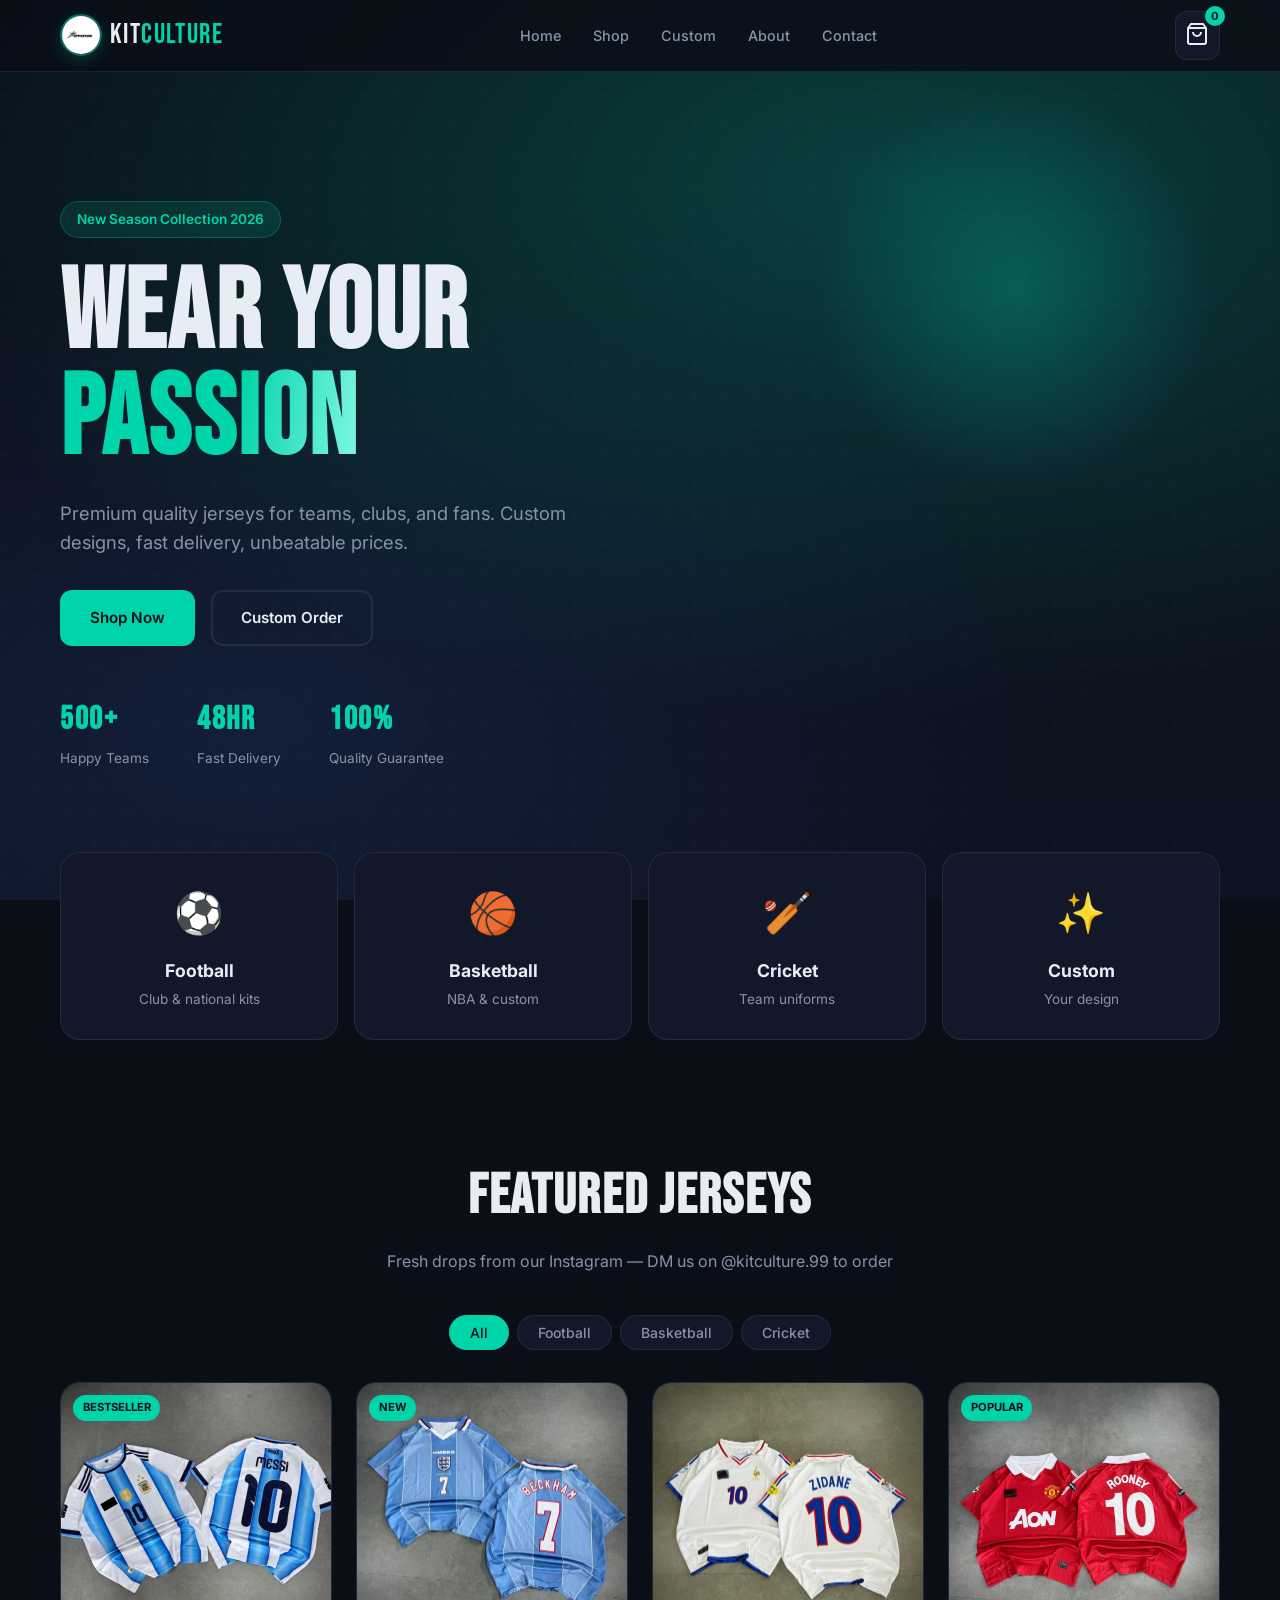
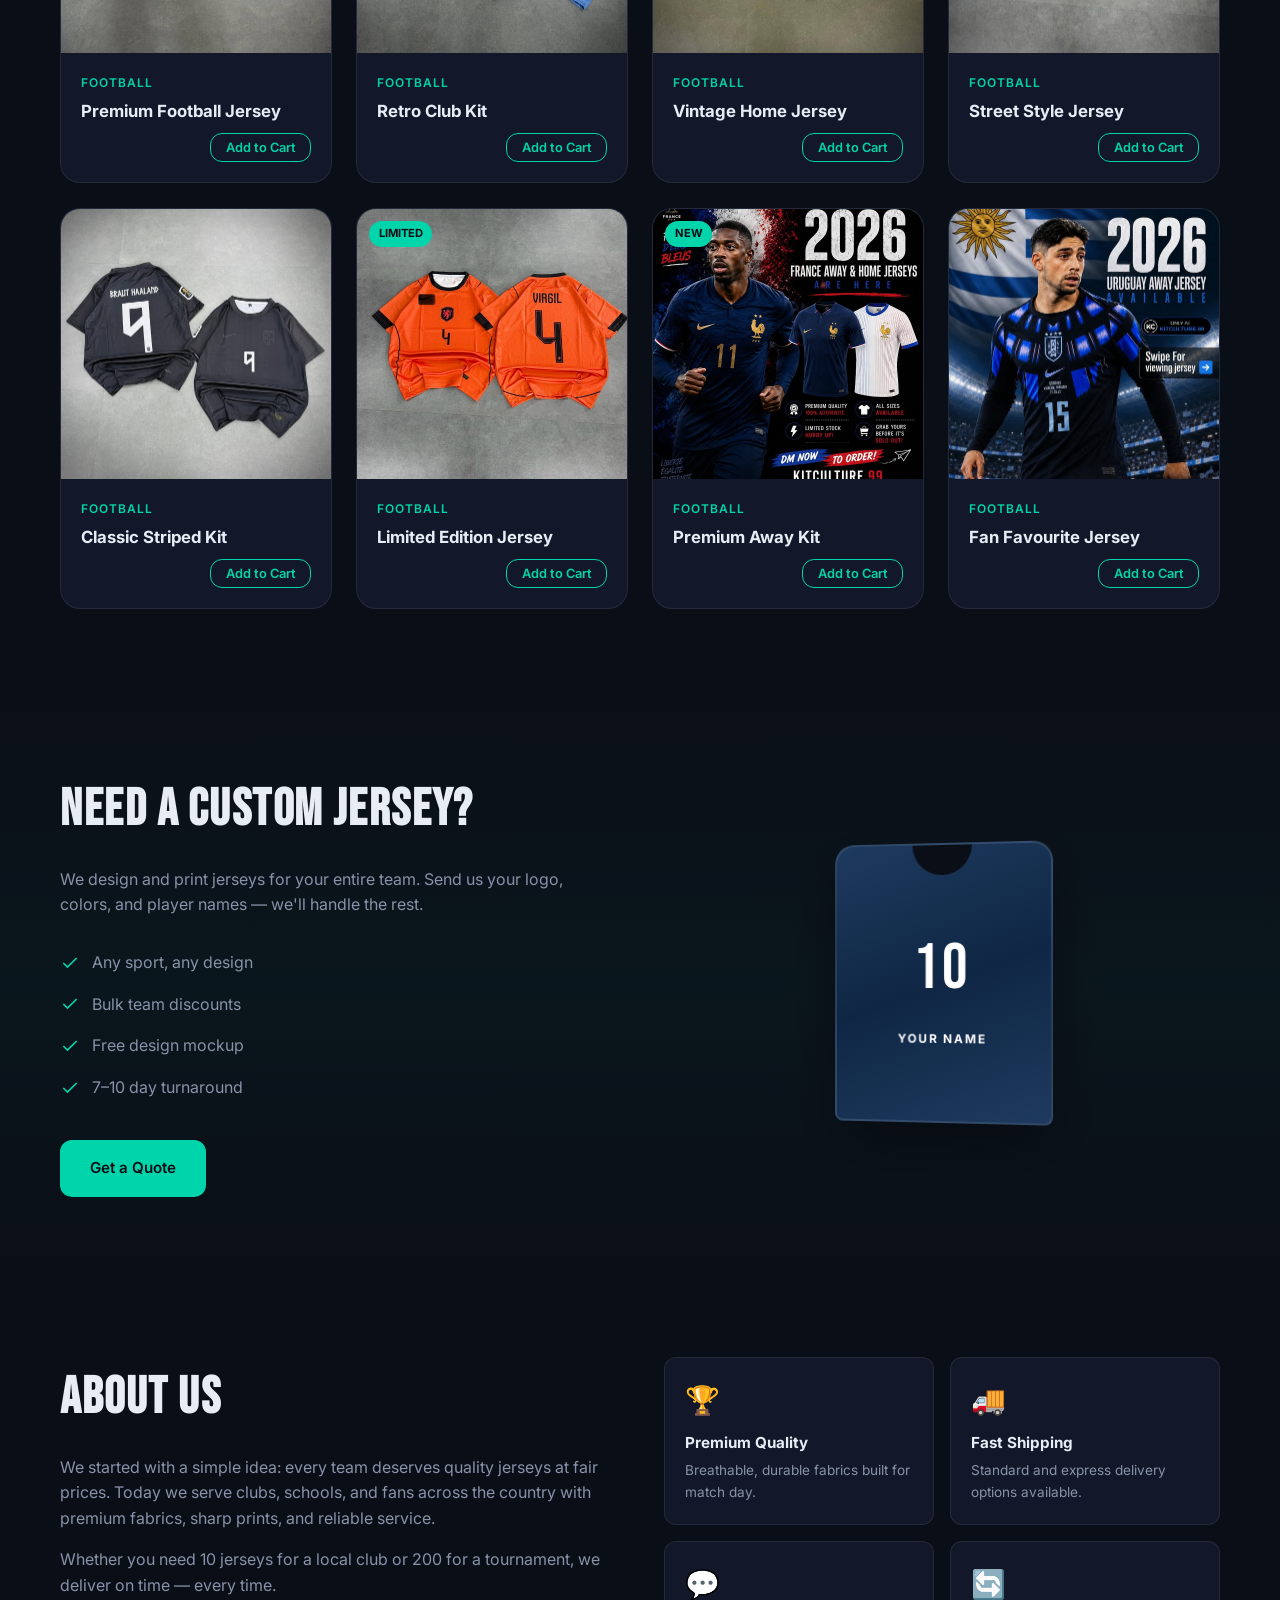
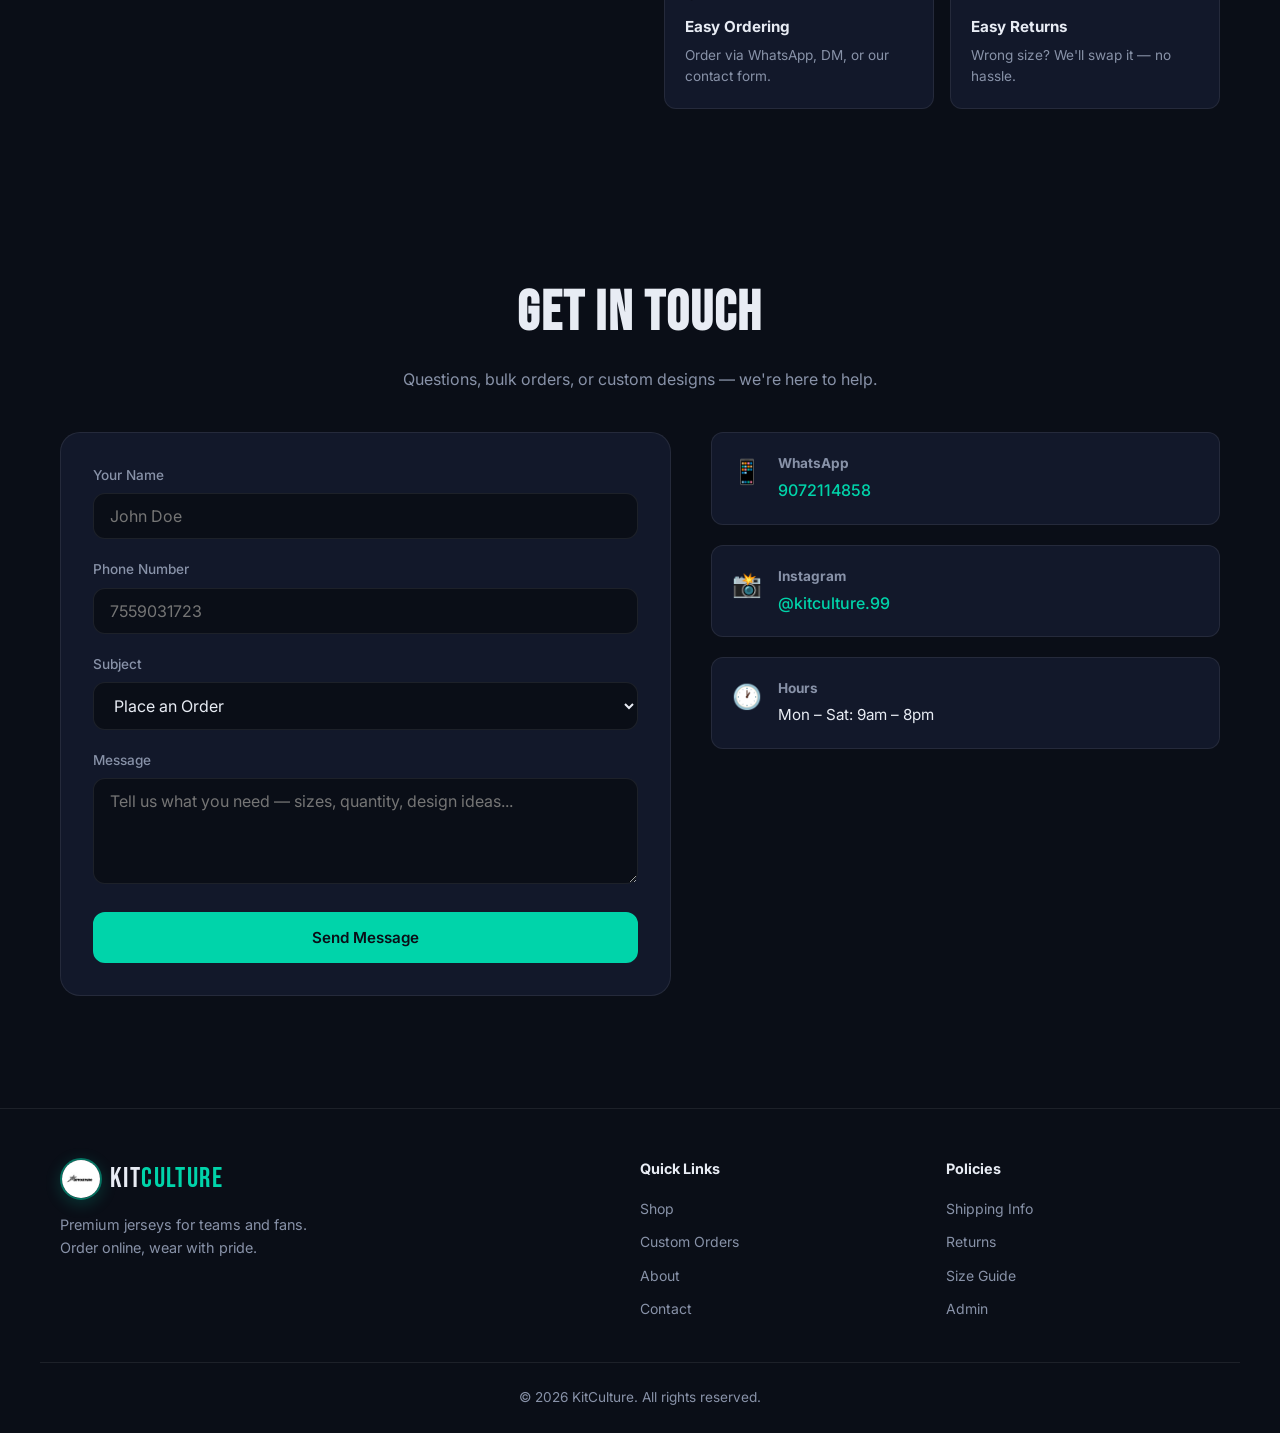
==== commit 1103ee7c: "Add cinematic animations, photo-in-order, and password-protected admin panel Co-Authored-By: NIVED S" ====
--- a/website/index.html
+++ b/website/index.html
@@ -11,7 +11,15 @@
   <link rel="stylesheet" href="styles.css">
 </head>
 <body>
-  
+
+  <!-- Cinematic intro curtain -->
+  <div class="intro-curtain" id="introCurtain" aria-hidden="true">
+    <span class="intro-logo">Kit<span class="accent">Culture</span></span>
+  </div>
+
+  <!-- Scroll progress bar -->
+  <div class="scroll-progress" id="scrollProgress" aria-hidden="true"></div>
+
   <!-- Navigation -->
   <header class="header" id="header">
     <nav class="nav container">
@@ -269,6 +277,7 @@
           <li><a href="#">Shipping Info</a></li>
           <li><a href="#">Returns</a></li>
           <li><a href="#">Size Guide</a></li>
+          <li><a href="admin.html">Admin</a></li>
         </ul>
       </div>
     </div>
@@ -302,6 +311,12 @@
   <!-- Toast -->
   <div class="toast" id="toast"></div>
 
+  <!-- Back to top -->
+  <button class="back-to-top" id="backToTop" aria-label="Back to top">
+    <svg width="20" height="20" viewBox="0 0 24 24" fill="none" stroke="currentColor" stroke-width="2.5" stroke-linecap="round" stroke-linejoin="round"><polyline points="18 15 12 9 6 15"/></svg>
+  </button>
+
+  <script src="store.js"></script>
   <script src="app.js"></script>
 </body>
 </html>
--- a/website/styles.css
+++ b/website/styles.css
@@ -1398,3 +1398,522 @@
     width: 100%;
   }
 }
+
+/* ===================================================================
+   Cinematic enhancements (kept on-brand: same palette, fonts, mood)
+   =================================================================== */
+
+/* Intro curtain — a brief cinematic reveal on first paint */
+.intro-curtain {
+  position: fixed;
+  inset: 0;
+  z-index: 5000;
+  display: flex;
+  align-items: center;
+  justify-content: center;
+  background: var(--bg-dark);
+  transition: opacity 0.7s var(--ease-out), visibility 0.7s var(--ease-out);
+}
+
+.intro-logo {
+  font-family: var(--font-display);
+  font-size: clamp(2.5rem, 8vw, 5rem);
+  letter-spacing: 0.06em;
+  opacity: 0;
+  transform: translateY(12px) scale(0.96);
+  animation: introReveal 1s var(--ease-out) forwards;
+  text-shadow: 0 8px 40px var(--accent-glow);
+}
+
+@keyframes introReveal {
+  to { opacity: 1; transform: translateY(0) scale(1); }
+}
+
+body.loaded .intro-curtain {
+  opacity: 0;
+  visibility: hidden;
+}
+
+/* Skip the curtain entirely for reduced-motion users */
+@media (prefers-reduced-motion: reduce) {
+  .intro-curtain { display: none; }
+}
+
+/* Scroll progress bar */
+.scroll-progress {
+  position: fixed;
+  top: 0;
+  left: 0;
+  height: 3px;
+  width: 100%;
+  transform: scaleX(0);
+  transform-origin: 0 50%;
+  background: linear-gradient(90deg, var(--accent), #3b82f6);
+  z-index: 4000;
+  box-shadow: 0 0 12px var(--accent-glow);
+}
+
+/* Animated shimmer on the hero accent word */
+.hero h1 .accent {
+  background: linear-gradient(100deg, var(--accent) 30%, #7af6e0 50%, var(--accent) 70%);
+  background-size: 200% auto;
+  -webkit-background-clip: text;
+  background-clip: text;
+  -webkit-text-fill-color: transparent;
+  animation: shimmer 5s linear infinite;
+}
+
+@media (prefers-reduced-motion: reduce) {
+  .hero h1 .accent {
+    animation: none;
+    -webkit-text-fill-color: var(--accent);
+  }
+}
+
+/* Smoother card transitions for JS-driven tilt */
+.product-card,
+.category-card {
+  will-change: transform;
+}
+
+/* Back-to-top button */
+.back-to-top {
+  position: fixed;
+  bottom: 1.75rem;
+  right: 1.75rem;
+  width: 46px;
+  height: 46px;
+  border-radius: 50%;
+  background: var(--accent);
+  color: var(--bg-dark);
+  border: none;
+  cursor: pointer;
+  display: flex;
+  align-items: center;
+  justify-content: center;
+  opacity: 0;
+  visibility: hidden;
+  transform: translateY(16px) scale(0.8);
+  transition: opacity 0.3s ease, transform 0.4s var(--ease-spring), visibility 0.3s ease, box-shadow 0.3s ease;
+  box-shadow: 0 8px 24px var(--accent-glow);
+  z-index: 1500;
+}
+
+.back-to-top:hover {
+  box-shadow: 0 12px 32px var(--accent-glow);
+  transform: translateY(0) scale(1.08);
+}
+
+.back-to-top.visible {
+  opacity: 1;
+  visibility: visible;
+  transform: translateY(0) scale(1);
+}
+
+/* ===== Pricing & stock states ===== */
+.product-footer {
+  justify-content: space-between;
+}
+
+.soldout-overlay {
+  position: absolute;
+  inset: 0;
+  display: flex;
+  align-items: center;
+  justify-content: center;
+  background: rgba(10, 14, 23, 0.55);
+  backdrop-filter: blur(2px);
+  z-index: 2;
+}
+
+.soldout-overlay span {
+  font-family: var(--font-display);
+  font-size: 1.4rem;
+  letter-spacing: 0.12em;
+  text-transform: uppercase;
+  color: #fff;
+  border: 2px solid rgba(255, 255, 255, 0.85);
+  padding: 0.35rem 1rem;
+  border-radius: 6px;
+  transform: rotate(-8deg);
+}
+
+.product-card.sold-out .product-photo {
+  filter: grayscale(0.7) brightness(0.7);
+}
+
+.add-btn:disabled {
+  border-color: var(--border);
+  color: var(--text-muted);
+  cursor: not-allowed;
+  background: transparent;
+}
+
+.add-btn:disabled:hover {
+  background: transparent;
+  color: var(--text-muted);
+}
+
+.btn-primary:disabled {
+  background: var(--bg-card-hover);
+  border-color: var(--border);
+  color: var(--text-muted);
+  cursor: not-allowed;
+  box-shadow: none;
+  transform: none;
+}
+
+.grid-empty {
+  grid-column: 1 / -1;
+  text-align: center;
+  color: var(--text-muted);
+  padding: 3rem 0;
+}
+
+/* ===================================================================
+   Admin panel
+   =================================================================== */
+.btn-sm {
+  padding: 0.5rem 1rem;
+  font-size: 0.85rem;
+}
+
+.admin-body {
+  min-height: 100vh;
+}
+
+/* Login gate */
+.admin-gate {
+  min-height: 100vh;
+  display: flex;
+  align-items: center;
+  justify-content: center;
+  padding: 1.5rem;
+  background:
+    radial-gradient(ellipse 70% 60% at 50% 0%, rgba(0, 212, 170, 0.12), transparent),
+    var(--bg-dark);
+}
+
+.admin-login {
+  width: 100%;
+  max-width: 380px;
+  background: var(--bg-card);
+  border: 1px solid var(--border);
+  border-radius: var(--radius-lg);
+  padding: 2.25rem 2rem;
+  text-align: center;
+  box-shadow: 0 24px 80px rgba(0, 0, 0, 0.45);
+  animation: scaleIn 0.5s var(--ease-out);
+}
+
+.admin-login-logo {
+  justify-content: center;
+  margin-bottom: 1.25rem;
+}
+
+.admin-login h1 {
+  font-family: var(--font-display);
+  font-size: 2.25rem;
+  letter-spacing: 0.04em;
+  margin-bottom: 0.35rem;
+}
+
+.admin-login > p {
+  color: var(--text-muted);
+  font-size: 0.9rem;
+  margin-bottom: 1.5rem;
+}
+
+.admin-login .form-group {
+  text-align: left;
+}
+
+.admin-error {
+  color: #ff6b6b;
+  font-size: 0.85rem;
+  margin-bottom: 1rem;
+}
+
+.admin-back-link {
+  display: inline-block;
+  margin-top: 1.25rem;
+  color: var(--text-muted);
+  font-size: 0.85rem;
+  transition: var(--transition);
+}
+
+.admin-back-link:hover {
+  color: var(--accent);
+}
+
+/* Dashboard */
+.admin-header {
+  position: sticky;
+  top: 0;
+  z-index: 100;
+  display: flex;
+  align-items: center;
+  justify-content: space-between;
+  padding: 1rem 1.5rem;
+  background: rgba(10, 14, 23, 0.92);
+  backdrop-filter: blur(12px);
+  border-bottom: 1px solid var(--border);
+}
+
+.admin-tag {
+  font-family: var(--font-body);
+  font-size: 0.7rem;
+  font-weight: 700;
+  text-transform: uppercase;
+  letter-spacing: 0.1em;
+  color: var(--accent);
+  border: 1px solid var(--accent);
+  border-radius: 50px;
+  padding: 0.1rem 0.55rem;
+  vertical-align: middle;
+}
+
+.admin-header-actions {
+  display: flex;
+  gap: 0.6rem;
+}
+
+.admin-main {
+  padding-top: 2.5rem;
+  padding-bottom: 4rem;
+}
+
+.admin-section {
+  background: var(--bg-card);
+  border: 1px solid var(--border);
+  border-radius: var(--radius-lg);
+  padding: 1.75rem;
+  margin-bottom: 2rem;
+  animation: fadeUp 0.5s var(--ease-out) backwards;
+}
+
+.admin-section h2 {
+  font-family: var(--font-display);
+  font-size: 1.75rem;
+  letter-spacing: 0.03em;
+  margin-bottom: 1.25rem;
+}
+
+.admin-section-head {
+  display: flex;
+  align-items: baseline;
+  justify-content: space-between;
+}
+
+.admin-count {
+  color: var(--text-muted);
+  font-size: 0.85rem;
+}
+
+.admin-form-grid {
+  display: grid;
+  grid-template-columns: repeat(2, 1fr);
+  gap: 1rem 1.25rem;
+}
+
+.admin-form .form-group input[type="file"] {
+  padding: 0.55rem;
+  cursor: pointer;
+}
+
+.photo-preview {
+  margin-top: 0.75rem;
+  width: 120px;
+  height: 120px;
+  border-radius: var(--radius);
+  overflow: hidden;
+  border: 1px solid var(--border);
+  background: var(--bg-dark);
+}
+
+.photo-preview img {
+  width: 100%;
+  height: 100%;
+  object-fit: cover;
+}
+
+/* Product management list */
+.admin-products {
+  display: flex;
+  flex-direction: column;
+  gap: 0.75rem;
+}
+
+.admin-product {
+  display: flex;
+  align-items: center;
+  gap: 1rem;
+  background: var(--bg-dark);
+  border: 1px solid var(--border);
+  border-radius: var(--radius);
+  padding: 0.75rem;
+  transition: border-color 0.25s ease, opacity 0.25s ease;
+}
+
+.admin-product:hover {
+  border-color: rgba(0, 212, 170, 0.3);
+}
+
+.admin-product.is-unavailable {
+  opacity: 0.62;
+}
+
+.admin-product-img {
+  width: 64px;
+  height: 64px;
+  border-radius: var(--radius);
+  overflow: hidden;
+  flex-shrink: 0;
+  background: var(--bg-card);
+}
+
+.admin-product-img img {
+  width: 100%;
+  height: 100%;
+  object-fit: cover;
+}
+
+.admin-product-info {
+  flex: 1;
+  min-width: 0;
+}
+
+.admin-product-info h3 {
+  font-size: 1rem;
+  margin-bottom: 0.2rem;
+  white-space: nowrap;
+  overflow: hidden;
+  text-overflow: ellipsis;
+}
+
+.admin-product-meta {
+  font-size: 0.8rem;
+  color: var(--text-muted);
+  text-transform: capitalize;
+}
+
+.admin-product-price {
+  color: var(--accent);
+  font-weight: 600;
+}
+
+.admin-status {
+  display: inline-block;
+  margin-top: 0.35rem;
+  font-size: 0.7rem;
+  font-weight: 700;
+  text-transform: uppercase;
+  letter-spacing: 0.05em;
+  padding: 0.12rem 0.5rem;
+  border-radius: 50px;
+}
+
+.admin-status.in {
+  color: var(--accent);
+  background: rgba(0, 212, 170, 0.12);
+}
+
+.admin-status.out {
+  color: #ff8b8b;
+  background: rgba(255, 107, 107, 0.12);
+}
+
+.admin-product-actions {
+  display: flex;
+  align-items: center;
+  gap: 0.75rem;
+  flex-shrink: 0;
+}
+
+.icon-btn {
+  background: transparent;
+  border: 1px solid var(--border);
+  color: var(--text-muted);
+  width: 38px;
+  height: 38px;
+  border-radius: var(--radius);
+  display: flex;
+  align-items: center;
+  justify-content: center;
+  cursor: pointer;
+  transition: var(--transition);
+}
+
+.icon-btn:hover {
+  border-color: #ff6b6b;
+  color: #ff6b6b;
+}
+
+.admin-empty {
+  color: var(--text-muted);
+  text-align: center;
+  padding: 2rem 0;
+}
+
+/* Toggle switch */
+.switch {
+  position: relative;
+  display: inline-block;
+  width: 48px;
+  height: 26px;
+  flex-shrink: 0;
+  cursor: pointer;
+}
+
+.switch input {
+  opacity: 0;
+  width: 0;
+  height: 0;
+}
+
+.slider {
+  position: absolute;
+  inset: 0;
+  background: var(--bg-card-hover);
+  border: 1px solid var(--border);
+  border-radius: 50px;
+  transition: var(--transition);
+}
+
+.slider::before {
+  content: '';
+  position: absolute;
+  height: 18px;
+  width: 18px;
+  left: 3px;
+  top: 50%;
+  transform: translateY(-50%);
+  background: var(--text-muted);
+  border-radius: 50%;
+  transition: var(--transition);
+}
+
+.switch input:checked + .slider {
+  background: rgba(0, 212, 170, 0.25);
+  border-color: var(--accent);
+}
+
+.switch input:checked + .slider::before {
+  transform: translate(22px, -50%);
+  background: var(--accent);
+}
+
+@media (max-width: 600px) {
+  .admin-form-grid {
+    grid-template-columns: 1fr;
+  }
+
+  .admin-product {
+    flex-wrap: wrap;
+  }
+
+  .admin-product-actions {
+    width: 100%;
+    justify-content: flex-end;
+  }
+}
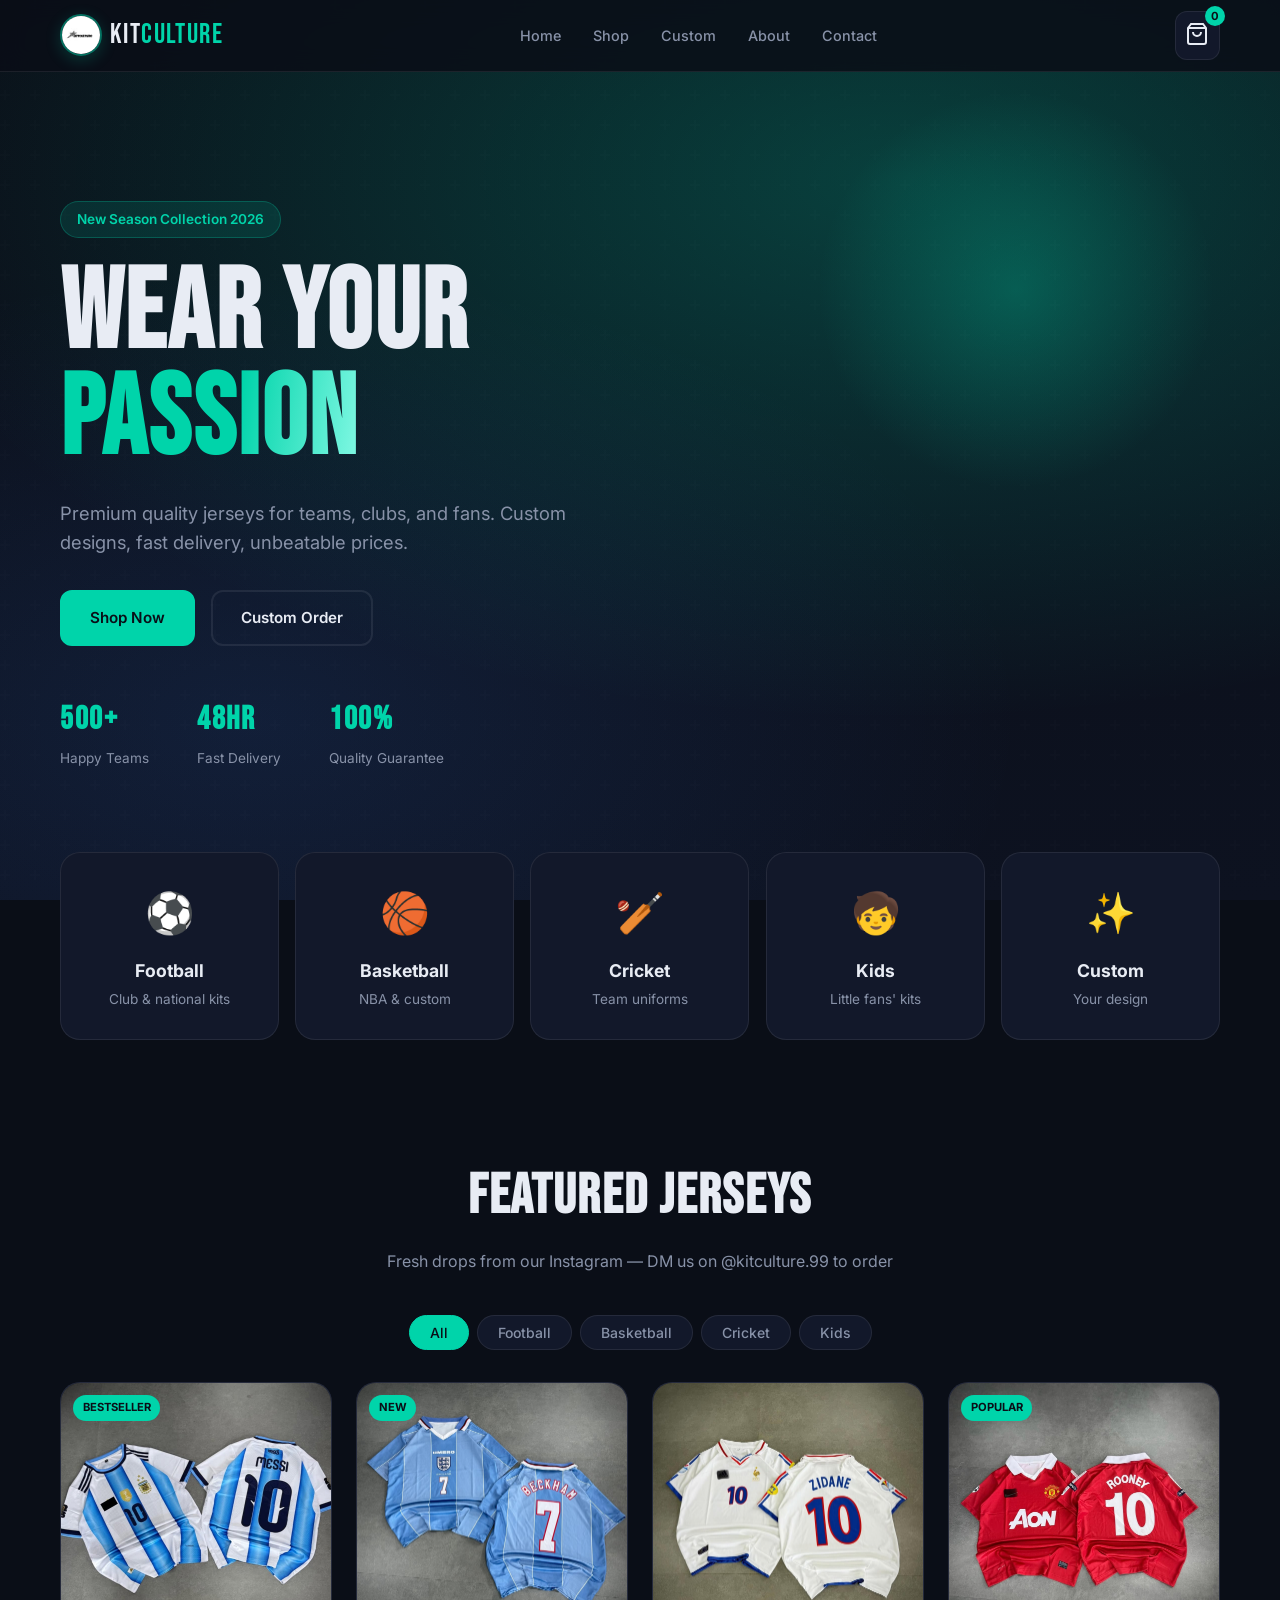
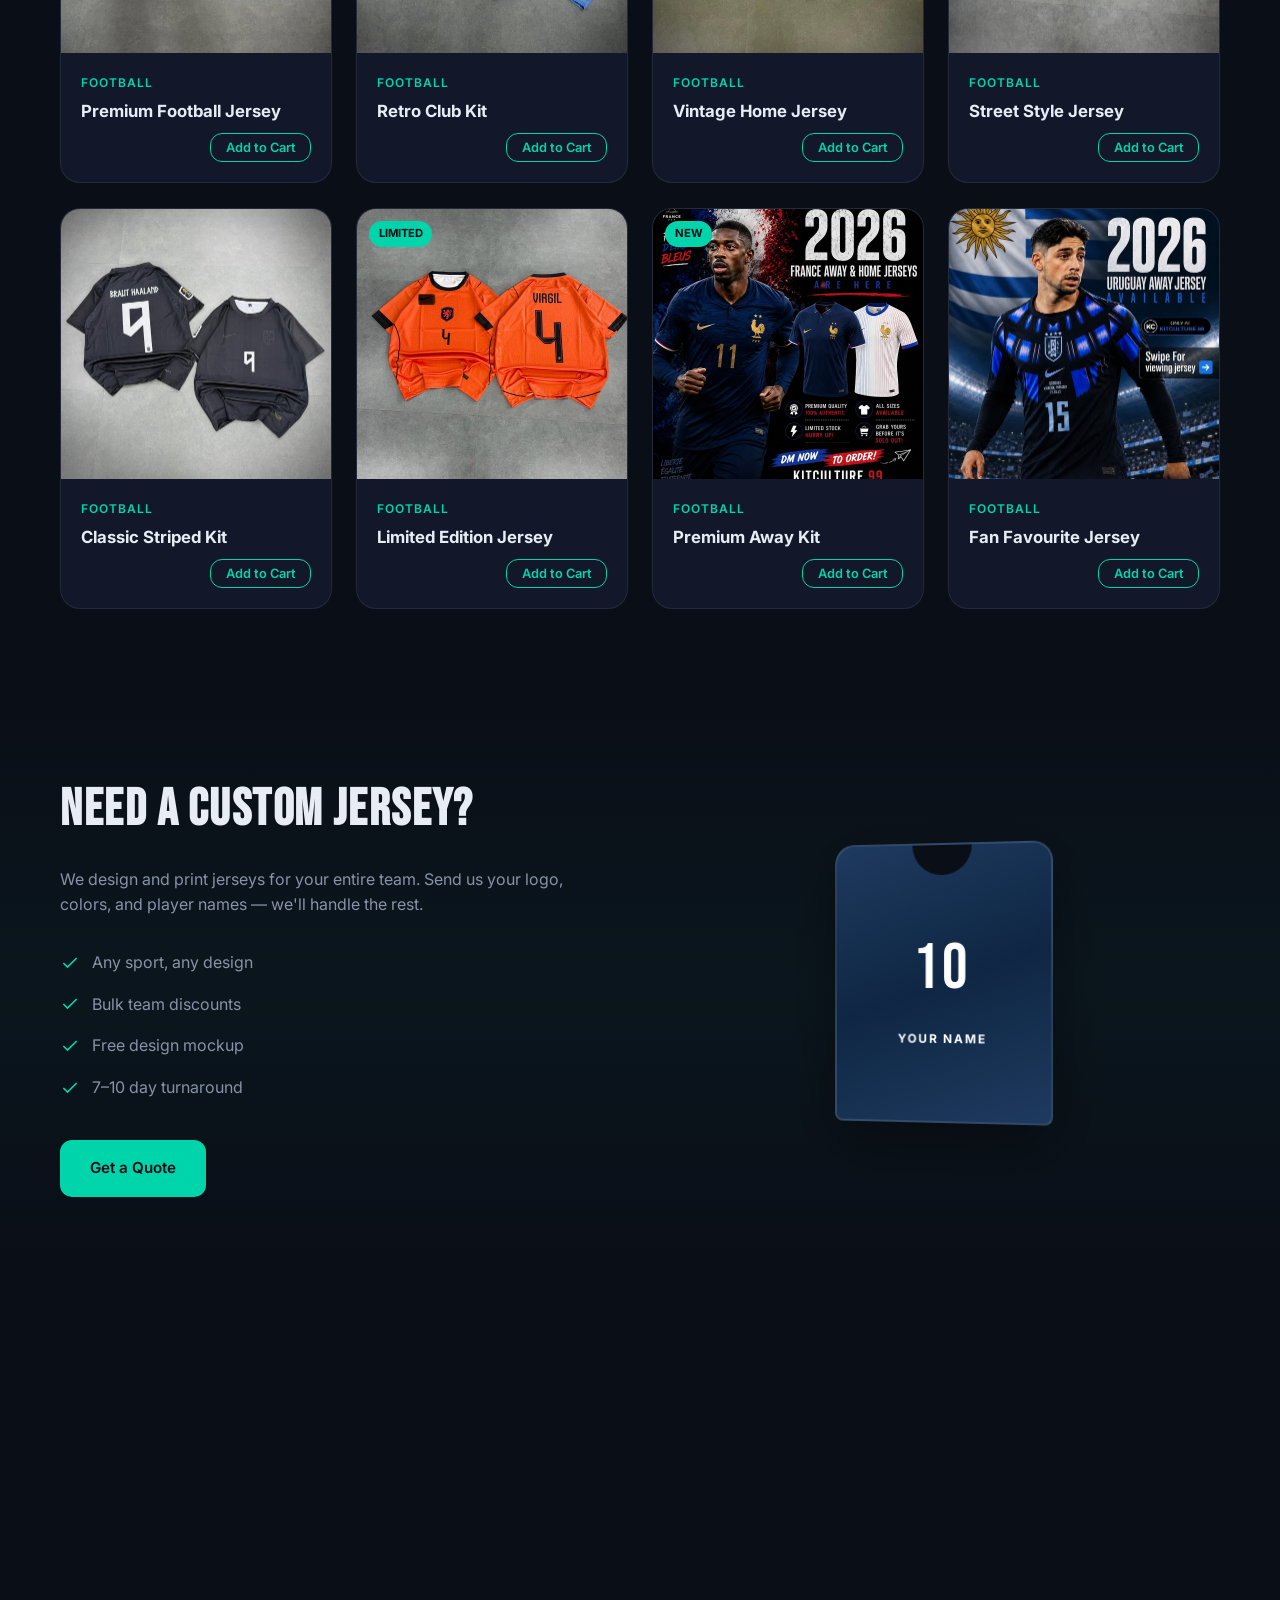
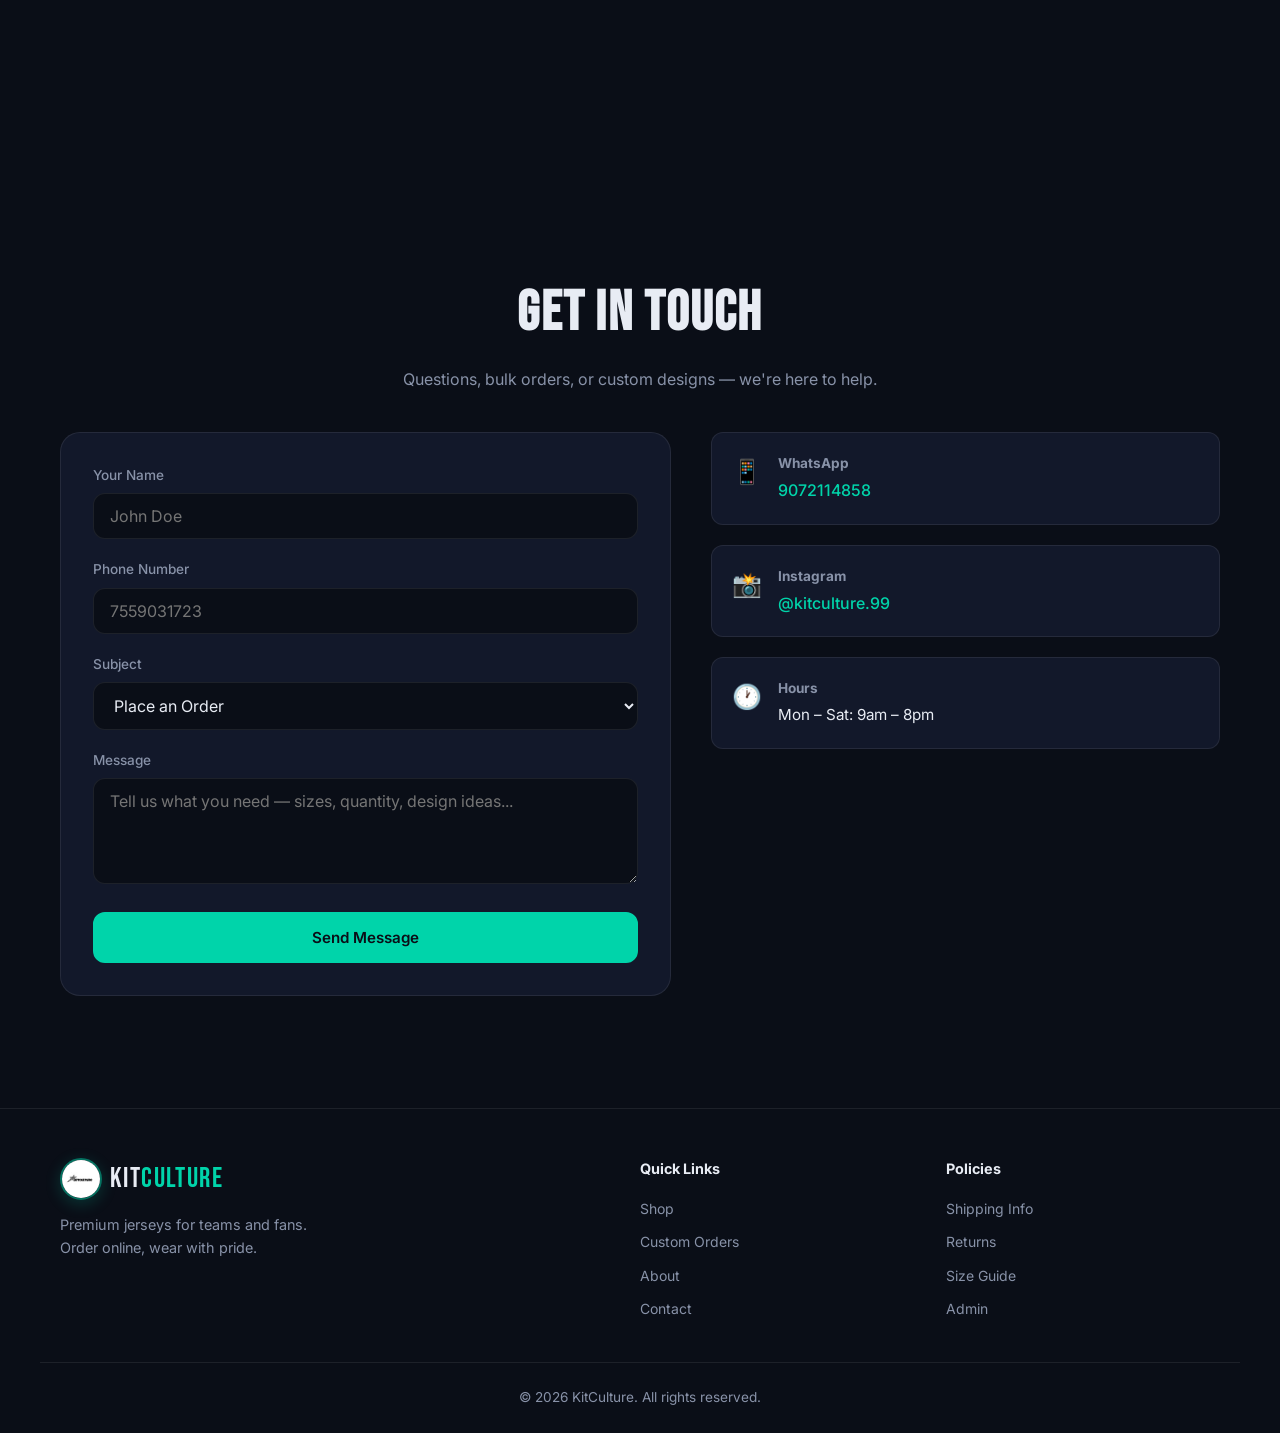
==== commit 296a205e: "Add Kids category to storefront filters and admin panel Co-Authored-By: NIVED S KUMAR <nivedpalliyat" ====
--- a/website/index.html
+++ b/website/index.html
@@ -95,6 +95,11 @@
       <h3>Cricket</h3>
       <p>Team uniforms</p>
     </a>
+    <a href="#shop" class="category-card reveal reveal-delay-4" data-filter="kids">
+      <div class="category-icon">🧒</div>
+      <h3>Kids</h3>
+      <p>Little fans' kits</p>
+    </a>
     <a href="#shop" class="category-card reveal reveal-delay-4" data-filter="custom">
       <div class="category-icon">✨</div>
       <h3>Custom</h3>
@@ -114,6 +119,7 @@
         <button class="filter-btn" data-filter="football">Football</button>
         <button class="filter-btn" data-filter="basketball">Basketball</button>
         <button class="filter-btn" data-filter="cricket">Cricket</button>
+        <button class="filter-btn" data-filter="kids">Kids</button>
       </div>
       <div class="product-grid" id="productGrid">
         <!-- Products injected by JS -->
--- a/website/styles.css
+++ b/website/styles.css
@@ -568,7 +568,7 @@
 /* ===== Categories ===== */
 .categories {
   display: grid;
-  grid-template-columns: repeat(4, 1fr);
+  grid-template-columns: repeat(5, 1fr);
   gap: 1rem;
   margin-top: -3rem;
   position: relative;
@@ -727,6 +727,7 @@
 .product-image.football { background: linear-gradient(135deg, #1a3a2a 0%, #0d2818 100%); }
 .product-image.basketball { background: linear-gradient(135deg, #3a1a1a 0%, #28100d 100%); }
 .product-image.cricket { background: linear-gradient(135deg, #1a2a3a 0%, #0d1828 100%); }
+.product-image.kids { background: linear-gradient(135deg, #3a2a1a 0%, #281a0d 100%); }
 
 .product-badge {
   position: absolute;
@@ -1583,6 +1584,11 @@
 }
 
 /* Login gate */
+.admin-gate[hidden],
+.admin-dashboard[hidden] {
+  display: none;
+}
+
 .admin-gate {
   min-height: 100vh;
   display: flex;
